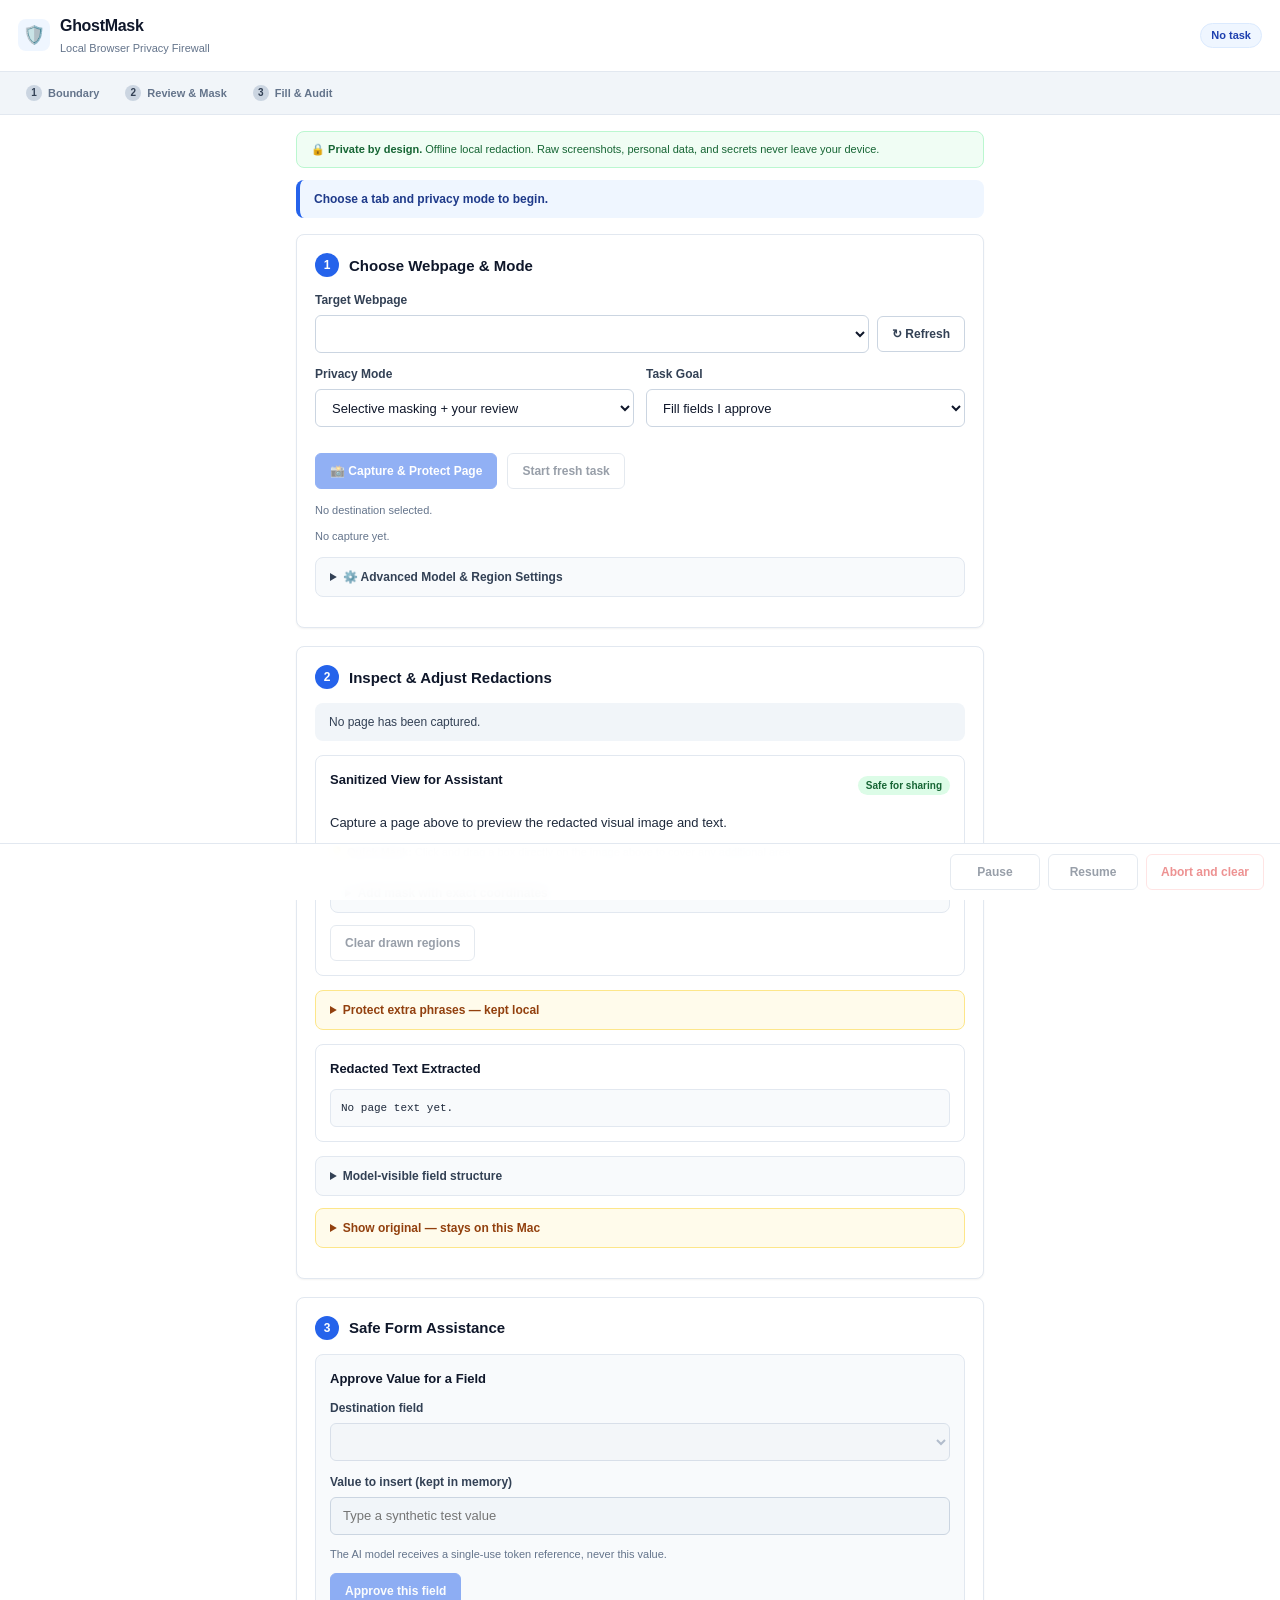
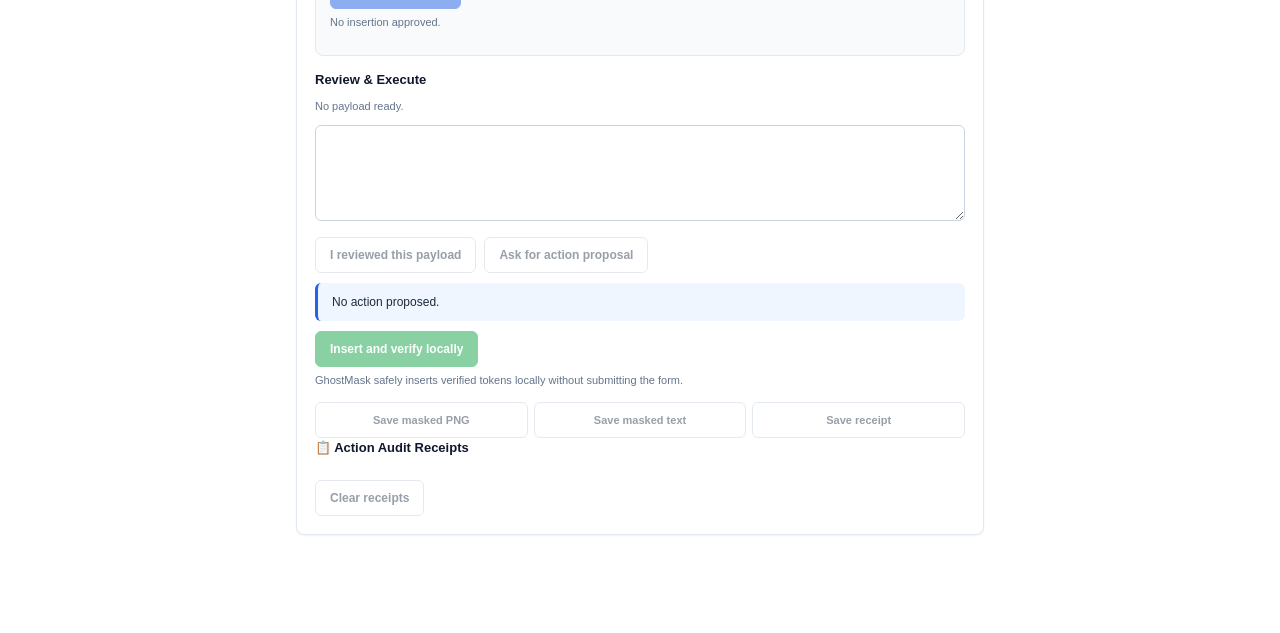
==== extension/panel.html @ c3838431 "Simplify UI into guided 3-step cards, auto-detect active tab, and fix Brave browser launch fallback" ====
<!doctype html>
<html lang="en">
  <head>
    <meta charset="utf-8" />
    <meta name="viewport" content="width=device-width, initial-scale=1" />
    <title>GhostMask — Review before sharing</title>
    <link rel="stylesheet" href="panel.css" />
  </head>
  <body>
    <header class="app-header">
      <div class="brand">
        <div class="brand-mark" aria-hidden="true">🛡️</div>
        <div>
          <h1>GhostMask</h1>
          <p class="tagline">Local Browser Privacy Firewall</p>
        </div>
      </div>
      <span id="state" class="state-pill">No task</span>
    </header>

    <nav aria-label="Workflow" class="workflow-nav">
      <a href="#setup" class="nav-item active"><span class="nav-num">1</span> Boundary</a>
      <a href="#review-section" class="nav-item"><span class="nav-num">2</span> Review &amp; Mask</a>
      <a href="#actions" class="nav-item"><span class="nav-num">3</span> Fill &amp; Audit</a>
    </nav>

    <main>
      <div class="notice">
        <strong>🔒 Private by design.</strong> Offline local redaction. Raw screenshots, personal data, and secrets never leave your device.
      </div>

      <div id="status" class="status-banner" role="status" aria-live="polite">
        Choose a tab and privacy mode to begin.
      </div>

      <!-- STEP 1: CAPTURE & BOUNDARY -->
      <section id="setup" class="card-step" aria-labelledby="setup-heading">
        <div class="section-heading">
          <span class="step" aria-hidden="true">1</span>
          <h2 id="setup-heading">Choose Webpage &amp; Mode</h2>
        </div>

        <div class="form-group">
          <label for="tab">Target Webpage</label>
          <div class="inline">
            <select id="tab"></select>
            <button id="refresh-tabs" class="quiet" title="Refresh open tabs">↻ Refresh</button>
          </div>
        </div>

        <div class="two-up">
          <div class="form-group">
            <label for="profile">Privacy Mode</label>
            <select id="profile">
              <option value="reviewed">Selective masking + your review</option>
              <option value="strict">Strict — hide all source content</option>
            </select>
          </div>
          <div class="form-group">
            <label for="purpose">Task Goal</label>
            <select id="purpose">
              <option value="fill-approved-fields">Fill fields I approve</option>
              <option value="summarize-page">Summarize the reviewed page</option>
            </select>
          </div>
        </div>

        <div class="primary-actions">
          <button id="capture" class="btn-primary" disabled>📸 Capture &amp; Protect Page</button>
          <button id="start" class="quiet" disabled>Start fresh task</button>
        </div>

        <p id="destination" class="hint">No destination selected.</p>
        <p id="capture-info" class="hint">No capture yet.</p>

        <!-- Advanced Task & Boundary Configuration -->
        <details class="settings">
          <summary>⚙️ Advanced Model &amp; Region Settings</summary>
          <div class="settings-content">
            <label class="check">
              <input id="ocr" type="checkbox" checked /> Check text inside screenshot with offline OCR
            </label>
            <p class="hint">Offline English recognition runs locally in the extension.</p>

            <label for="route">Model Provider</label>
            <select id="route">
              <option value="simulator">Simulator — no model or network request</option>
              <option value="ollama">Local Ollama — qwen3:0.6b</option>
              <option value="lmstudio">Local LM Studio — local server required</option>
            </select>

            <label for="model">Local model name</label>
            <input id="model" value="qwen3:0.6b" spellcheck="false" autocomplete="off" />
            <p id="route-hint" class="hint">The simulator checks the workflow without using a model.</p>

            <fieldset id="categories">
              <legend>Allowed Field Categories</legend>
              <label class="check"><input type="checkbox" value="contact" checked /> Contact details</label>
              <label class="check"><input type="checkbox" value="identity" /> Synthetic identifiers</label>
              <label class="check"><input type="checkbox" value="private" /> Synthetic private fields</label>
              <label class="check"><input type="checkbox" value="unknown" /> Unclassified fields</label>
            </fieldset>

            <label for="exclusions">Exclude page regions (CSS selectors)</label>
            <textarea id="exclusions" rows="2" placeholder="#private-note&#10;.unrelated" spellcheck="false"></textarea>
            <p class="hint">Excluded elements cannot receive local insertions.</p>
          </div>
        </details>
      </section>

      <!-- STEP 2: REVIEW & REDACTIONS -->
      <section id="review-section" class="card-step" aria-labelledby="review-heading">
        <div class="section-heading">
          <span class="step" aria-hidden="true">2</span>
          <h2 id="review-heading">Inspect &amp; Adjust Redactions</h2>
        </div>

        <div id="coverage-summary" class="coverage-summary">
          No page has been captured.
        </div>
        <ul id="unsupported" class="coverage"></ul>

        <div class="model-view">
          <div class="preview-heading">
            <h3>Sanitized View for Assistant</h3>
            <span class="badge">Safe for sharing</span>
          </div>

          <p id="sanitized-empty" class="empty">
            Capture a page above to preview the redacted visual image and text.
          </p>

          <div id="image-stage" class="image-stage" hidden>
            <img id="sanitized" alt="Actual sanitized screenshot intended for export" hidden />
            <canvas id="mask-canvas" aria-label="Drag on the sanitized image to add a private region"></canvas>
          </div>

          <p id="draw-hint" class="hint">
            💡 <strong>Quick Mask:</strong> Click and drag a box directly on the image above to cover any additional area.
          </p>

          <details class="settings">
            <summary>Add mask with exact coordinates</summary>
            <div class="coordinates">
              <label for="mask-x">Left<input id="mask-x" type="number" min="0" step="1" value="0" /></label>
              <label for="mask-y">Top<input id="mask-y" type="number" min="0" step="1" value="0" /></label>
              <label for="mask-width">Width<input id="mask-width" type="number" min="1" step="1" value="100" /></label>
              <label for="mask-height">Height<input id="mask-height" type="number" min="1" step="1" value="40" /></label>
            </div>
            <button id="add-mask" class="quiet" disabled>Add region</button>
          </details>

          <ul id="manual-masks" class="mask-list"></ul>
          <button id="clear-masks" class="quiet" disabled>Clear drawn regions</button>
        </div>

        <details class="local-settings">
          <summary>Protect extra phrases — kept local</summary>
          <div class="settings-content">
            <label for="private-terms">Keywords, names, or account IDs to auto-mask (one per line)</label>
            <textarea id="private-terms" rows="2" spellcheck="false" autocomplete="off" placeholder="e.g. SecretProject&#10;InternalCode"></textarea>
            <button id="apply-privacy" class="quiet" disabled>Apply protected phrases</button>
            <p class="hint">These phrases are kept strictly on your device.</p>
          </div>
        </details>

        <div class="text-view">
          <h3>Redacted Text Extracted</h3>
          <pre id="sanitized-text">No page text yet.</pre>
        </div>

        <details class="settings">
          <summary>Model-visible field structure</summary>
          <pre id="structure">No field structure yet.</pre>
        </details>

        <details id="original-details" class="local-settings">
          <summary>Show original — stays on this Mac</summary>
          <div class="local-view">
            <p><strong>Local-only reference.</strong> Stored only in volatile panel memory.</p>
            <img id="original" alt="Original local screenshot, not sent to the model" hidden />
            <ul id="local-fields"></ul>
          </div>
        </details>
      </section>

      <!-- STEP 3: FORM ACTIONS & VERIFICATION -->
      <section id="actions" class="card-step" aria-labelledby="actions-heading">
        <div class="section-heading">
          <span class="step" aria-hidden="true">3</span>
          <h2 id="actions-heading">Safe Form Assistance</h2>
        </div>

        <div id="insertion-controls" class="action-card">
          <h3>Approve Value for a Field</h3>
          <div class="form-group">
            <label for="target">Destination field</label>
            <select id="target" disabled></select>
          </div>
          <div class="form-group">
            <label for="value">Value to insert (kept in memory)</label>
            <input id="value" type="password" autocomplete="off" spellcheck="false" placeholder="Type a synthetic test value" disabled />
          </div>
          <p class="hint">The AI model receives a single-use token reference, never this value.</p>
          <button id="approve" class="btn-primary" disabled>Approve this field</button>
          <p id="grants" class="hint">No insertion approved.</p>
        </div>

        <div class="request-review">
          <h3>Review &amp; Execute</h3>
          <p id="payload-id" class="hint">No payload ready.</p>
          <textarea id="payload" readonly rows="4" aria-label="Exact outbound payload" spellcheck="false"></textarea>

          <div class="workflow-action-group">
            <button id="review" class="quiet" disabled>I reviewed this payload</button>
            <button id="propose" class="quiet" disabled>Ask for action proposal</button>
          </div>

          <p id="proposal" class="proposal">No action proposed.</p>
          <button id="execute" class="btn-success" disabled>Insert and verify locally</button>
          <p class="hint">GhostMask safely inserts verified tokens locally without submitting the form.</p>

          <div class="export-row">
            <button id="export-image" class="quiet" disabled>Save masked PNG</button>
            <button id="export-text" class="quiet" disabled>Save masked text</button>
            <button id="export-receipt" class="quiet" disabled>Save receipt</button>
          </div>
        </div>

        <div class="receipts-card">
          <h3 class="receipt-heading">📋 Action Audit Receipts</h3>
          <ol id="receipts"></ol>
          <button id="clear" class="quiet" disabled>Clear receipts</button>
        </div>
      </section>
    </main>

    <footer class="app-footer">
      <button id="pause" class="quiet" disabled>Pause</button>
      <button id="resume" class="quiet" disabled>Resume</button>
      <button id="abort" class="danger" disabled>Abort and clear</button>
    </footer>

    <script type="module" src="panel.js"></script>
  </body>
</html>
---- extension/panel.css ----
:root {
  font-family: -apple-system, BlinkMacSystemFont, "Segoe UI", Roboto, "Helvetica Neue", Arial, sans-serif;
  color: #1e293b;
  background: #f8fafc;
  font-size: 13px;
  line-height: 1.5;
  color-scheme: light;
  --primary: #2563eb;
  --primary-hover: #1d4ed8;
  --primary-soft: #eff6ff;
  --success: #16a34a;
  --success-hover: #15803d;
  --danger: #dc2626;
  --danger-hover: #b91c1c;
  --danger-soft: #fef2f2;
  --ink: #0f172a;
  --muted: #64748b;
  --line: #e2e8f0;
  --card-bg: #ffffff;
  --local-bg: #fffbeb;
  --local-border: #fef3c7;
  --radius: 8px;
  --shadow-sm: 0 1px 2px 0 rgba(0, 0, 0, 0.05);
  --shadow-md: 0 4px 6px -1px rgba(0, 0, 0, 0.07), 0 2px 4px -2px rgba(0, 0, 0, 0.05);
}

* {
  box-sizing: border-box;
}

body {
  margin: 0;
  min-width: 280px;
  background-color: var(--card-bg);
  overflow-x: hidden;
}

/* APP HEADER */
.app-header {
  display: flex;
  align-items: center;
  justify-content: space-between;
  padding: 14px 18px;
  background: #ffffff;
  border-bottom: 1px solid var(--line);
  position: sticky;
  top: 0;
  z-index: 50;
}

.brand {
  display: flex;
  align-items: center;
  gap: 10px;
}

.brand-mark {
  width: 32px;
  height: 32px;
  display: grid;
  place-items: center;
  background: var(--primary-soft);
  border-radius: var(--radius);
  font-size: 18px;
}

h1 {
  font-size: 16px;
  font-weight: 700;
  letter-spacing: -0.3px;
  margin: 0;
  color: var(--ink);
}

.tagline {
  margin: 2px 0 0;
  color: var(--muted);
  font-size: 11px;
}

.state-pill {
  font-size: 11px;
  font-weight: 600;
  color: #1e40af;
  padding: 3px 10px;
  background: var(--primary-soft);
  border: 1px solid #dbeafe;
  border-radius: 9999px;
}

/* WORKFLOW NAV */
.workflow-nav {
  display: flex;
  gap: 6px;
  padding: 8px 16px;
  background: #f1f5f9;
  border-bottom: 1px solid var(--line);
  font-size: 11px;
  font-weight: 600;
}

.nav-item {
  display: flex;
  align-items: center;
  gap: 6px;
  color: var(--muted);
  text-decoration: none;
  padding: 5px 10px;
  border-radius: 6px;
  transition: all 0.15s ease;
}

.nav-item:hover {
  background: #e2e8f0;
  color: var(--ink);
}

.nav-num {
  display: inline-flex;
  align-items: center;
  justify-content: center;
  width: 16px;
  height: 16px;
  border-radius: 50%;
  background: #cbd5e1;
  color: #334155;
  font-size: 10px;
}

/* MAIN CONTENT */
main {
  padding: 16px;
  max-width: 720px;
  margin: auto;
  padding-bottom: 80px;
}

.notice {
  padding: 10px 14px;
  background: #f0fdf4;
  color: #166534;
  border: 1px solid #bbf7d0;
  border-radius: var(--radius);
  font-size: 11px;
  line-height: 1.4;
  margin-bottom: 12px;
}

.status-banner {
  padding: 10px 14px;
  background: var(--primary-soft);
  border-radius: var(--radius);
  border-left: 4px solid var(--primary);
  color: #1e3a8a;
  font-weight: 600;
  font-size: 12px;
  margin-bottom: 16px;
  overflow-wrap: anywhere;
}

.status-banner[data-error="true"] {
  background: var(--danger-soft);
  border-left-color: var(--danger);
  color: #991b1b;
}

/* CARD STEPS */
.card-step {
  background: var(--card-bg);
  border: 1px solid var(--line);
  border-radius: var(--radius);
  padding: 18px;
  margin-bottom: 18px;
  box-shadow: var(--shadow-sm);
}

.section-heading {
  display: flex;
  align-items: center;
  gap: 10px;
  margin-bottom: 14px;
}

.step {
  display: grid;
  place-items: center;
  background: var(--primary);
  color: #ffffff;
  border-radius: 50%;
  width: 24px;
  height: 24px;
  font-size: 12px;
  font-weight: 700;
  flex: none;
}

h2 {
  font-size: 15px;
  font-weight: 700;
  line-height: 1.3;
  margin: 0;
  color: var(--ink);
}

h3 {
  font-size: 13px;
  font-weight: 600;
  margin: 0 0 10px;
  color: var(--ink);
}

/* FORM CONTROLS */
.form-group {
  margin-bottom: 12px;
}

label:not(.check) {
  display: block;
  font-weight: 600;
  font-size: 12px;
  color: #334155;
  margin-bottom: 6px;
}

input:not([type="checkbox"]),
select,
textarea {
  font: inherit;
  font-size: 13px;
  width: 100%;
  border: 1px solid #cbd5e1;
  background: #ffffff;
  color: var(--ink);
  padding: 8px 12px;
  border-radius: 6px;
  min-height: 38px;
  transition: border-color 0.15s ease, box-shadow 0.15s ease;
}

input:focus,
select:focus,
textarea:focus {
  outline: none;
  border-color: var(--primary);
  box-shadow: 0 0 0 3px rgba(37, 99, 235, 0.15);
}

input:disabled,
select:disabled,
textarea:disabled {
  background: #f1f5f9;
  color: #94a3b8;
  cursor: not-allowed;
}

.inline {
  display: flex;
  gap: 8px;
  align-items: center;
}

.inline select {
  flex: 1;
}

.two-up {
  display: grid;
  grid-template-columns: 1fr 1fr;
  gap: 12px;
}

@media (max-width: 500px) {
  .two-up {
    grid-template-columns: 1fr;
  }
}

.hint {
  color: var(--muted);
  font-size: 11px;
  line-height: 1.45;
  margin: 6px 0 10px;
  overflow-wrap: anywhere;
}

/* BUTTONS */
button {
  font: inherit;
  font-size: 12px;
  font-weight: 600;
  border-radius: 6px;
  padding: 8px 14px;
  cursor: pointer;
  min-height: 36px;
  transition: all 0.15s ease;
  display: inline-flex;
  align-items: center;
  justify-content: center;
  gap: 6px;
}

.primary-actions {
  display: flex;
  gap: 10px;
  margin: 14px 0;
  flex-wrap: wrap;
}

.btn-primary,
button:not(.quiet):not(.danger):not(.btn-success) {
  background: var(--primary);
  color: #ffffff;
  border: 1px solid var(--primary);
}

.btn-primary:hover:not(:disabled),
button:not(.quiet):not(.danger):not(.btn-success):hover:not(:disabled) {
  background: var(--primary-hover);
  border-color: var(--primary-hover);
}

.btn-success {
  background: var(--success);
  color: #ffffff;
  border: 1px solid var(--success);
}

.btn-success:hover:not(:disabled) {
  background: var(--success-hover);
  border-color: var(--success-hover);
}

button.quiet {
  background: #ffffff;
  color: #334155;
  border: 1px solid #cbd5e1;
}

button.quiet:hover:not(:disabled) {
  background: #f8fafc;
  border-color: #94a3b8;
}

button.danger {
  color: var(--danger);
  background: #ffffff;
  border: 1px solid #fecaca;
}

button.danger:hover:not(:disabled) {
  background: var(--danger-soft);
}

button:disabled {
  opacity: 0.5;
  cursor: not-allowed;
}

/* DETAILS & ACCORDIONS */
details {
  border: 1px solid var(--line);
  background: #f8fafc;
  border-radius: var(--radius);
  margin: 12px 0;
  overflow: hidden;
}

summary {
  cursor: pointer;
  padding: 10px 14px;
  font-size: 12px;
  font-weight: 600;
  color: #334155;
  user-select: none;
}

summary:hover {
  background: #f1f5f9;
}

.settings-content,
.local-view {
  padding: 14px;
  border-top: 1px solid var(--line);
  background: #ffffff;
}

.local-settings {
  border-color: #fde68a;
  background: var(--local-bg);
}

.local-settings summary {
  color: #92400e;
}

.check {
  display: flex;
  align-items: center;
  gap: 8px;
  font-weight: 500;
  font-size: 12px;
  padding: 6px 0;
  cursor: pointer;
}

.check input {
  accent-color: var(--primary);
  width: 15px;
  height: 15px;
  margin: 0;
}

/* IMAGE & MASK STAGE */
.model-view {
  background: #ffffff;
  padding: 14px;
  margin: 14px 0;
  border: 1px solid var(--line);
  border-radius: var(--radius);
}

.preview-heading {
  display: flex;
  align-items: center;
  justify-content: space-between;
  margin-bottom: 10px;
}

.badge {
  font-size: 10px;
  font-weight: 600;
  color: #166534;
  background: #dcfce7;
  padding: 2px 8px;
  border-radius: 9999px;
}

.coverage-summary {
  padding: 10px 14px;
  background: #f1f5f9;
  border-radius: var(--radius);
  color: #334155;
  font-size: 12px;
  margin-bottom: 12px;
}

.image-stage {
  position: relative;
  overflow: hidden;
  border: 1px solid var(--line);
  border-radius: 6px;
  background: #0f172a;
}

.image-stage img {
  width: 100%;
  height: auto;
  display: block;
}

#mask-canvas {
  position: absolute;
  left: 0;
  top: 0;
  width: 100%;
  height: 100%;
  touch-action: none;
  cursor: crosshair;
}

#mask-canvas[data-disabled="true"] {
  pointer-events: none;
  cursor: default;
}

.coordinates {
  display: grid;
  grid-template-columns: repeat(4, 1fr);
  gap: 8px;
  margin: 10px 0;
}

@media (max-width: 500px) {
  .coordinates {
    grid-template-columns: repeat(2, 1fr);
  }
}

.text-view {
  background: #ffffff;
  border: 1px solid var(--line);
  padding: 14px;
  margin: 14px 0;
  border-radius: var(--radius);
}

pre {
  font-family: ui-monospace, SFMono-Regular, Menlo, Monaco, Consolas, monospace;
  font-size: 11px;
  white-space: pre-wrap;
  overflow-wrap: anywhere;
  max-height: 220px;
  overflow-y: auto;
  margin: 0;
  background: #f8fafc;
  padding: 10px;
  border-radius: 6px;
  border: 1px solid var(--line);
}

/* ACTIONS */
.action-card {
  background: #f8fafc;
  border: 1px solid var(--line);
  border-radius: var(--radius);
  padding: 14px;
  margin-bottom: 14px;
}

.request-review {
  margin-top: 14px;
}

.workflow-action-group {
  display: flex;
  gap: 8px;
  margin: 10px 0;
  flex-wrap: wrap;
}

.proposal {
  padding: 10px 14px;
  background: var(--primary-soft);
  border-radius: 6px;
  font-size: 12px;
  margin: 10px 0;
  border-left: 3px solid var(--primary);
  overflow-wrap: anywhere;
}

.export-row {
  display: flex;
  gap: 6px;
  margin-top: 14px;
  flex-wrap: wrap;
}

.export-row button {
  flex: 1;
  font-size: 11px;
}

/* RECEIPTS */
#receipts {
  padding-left: 20px;
  font-size: 11px;
  max-height: 180px;
  overflow-y: auto;
  margin: 8px 0 12px;
}

#receipts li {
  padding: 4px 0;
  border-bottom: 1px solid #f1f5f9;
  color: #475569;
}

/* FOOTER */
.app-footer {
  position: fixed;
  bottom: 0;
  left: 0;
  right: 0;
  padding: 10px 16px;
  background: rgba(255, 255, 255, 0.95);
  border-top: 1px solid var(--line);
  display: flex;
  gap: 8px;
  justify-content: flex-end;
  backdrop-filter: blur(8px);
  z-index: 50;
}

.app-footer button {
  min-width: 90px;
}

.mask-list {
  list-style: none;
  margin: 8px 0;
  padding: 0;
}

.mask-list li {
  display: flex;
  justify-content: space-between;
  align-items: center;
  padding: 6px 0;
  border-bottom: 1px solid var(--line);
  font-size: 11px;
}
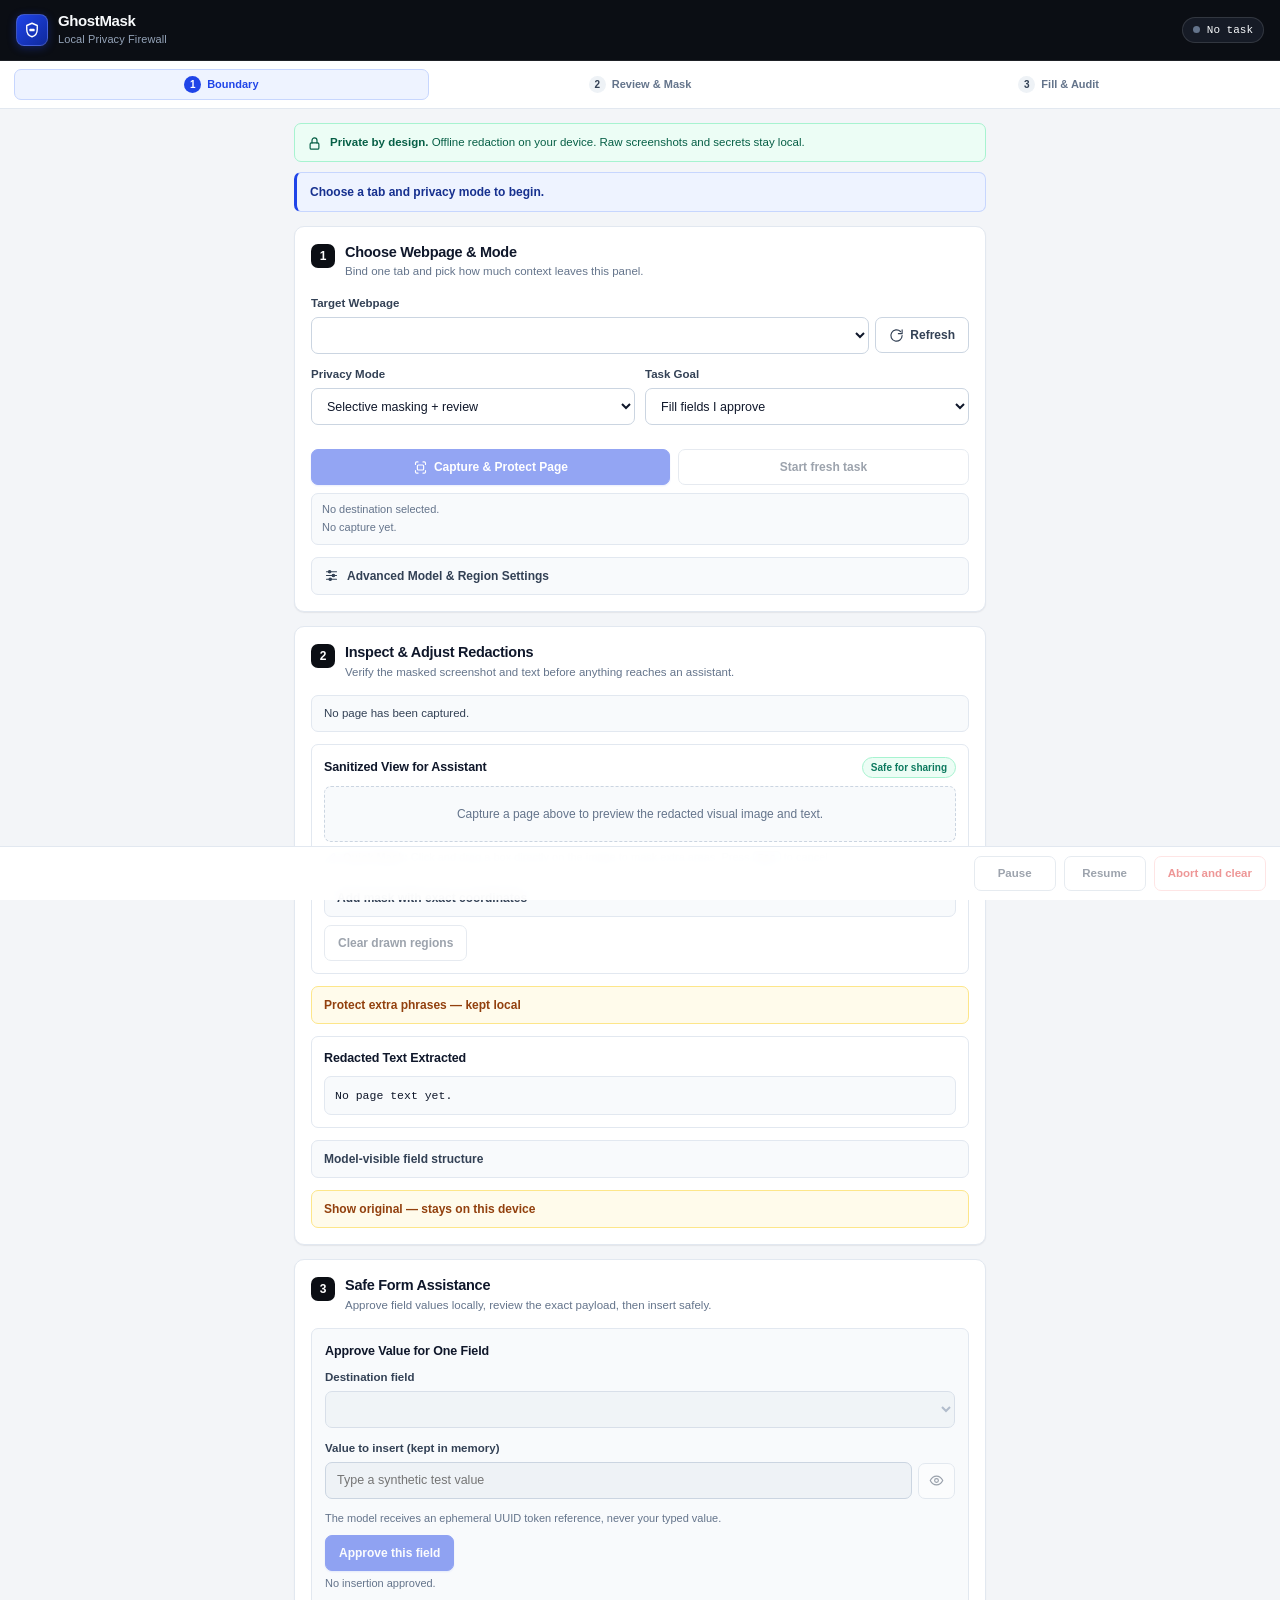
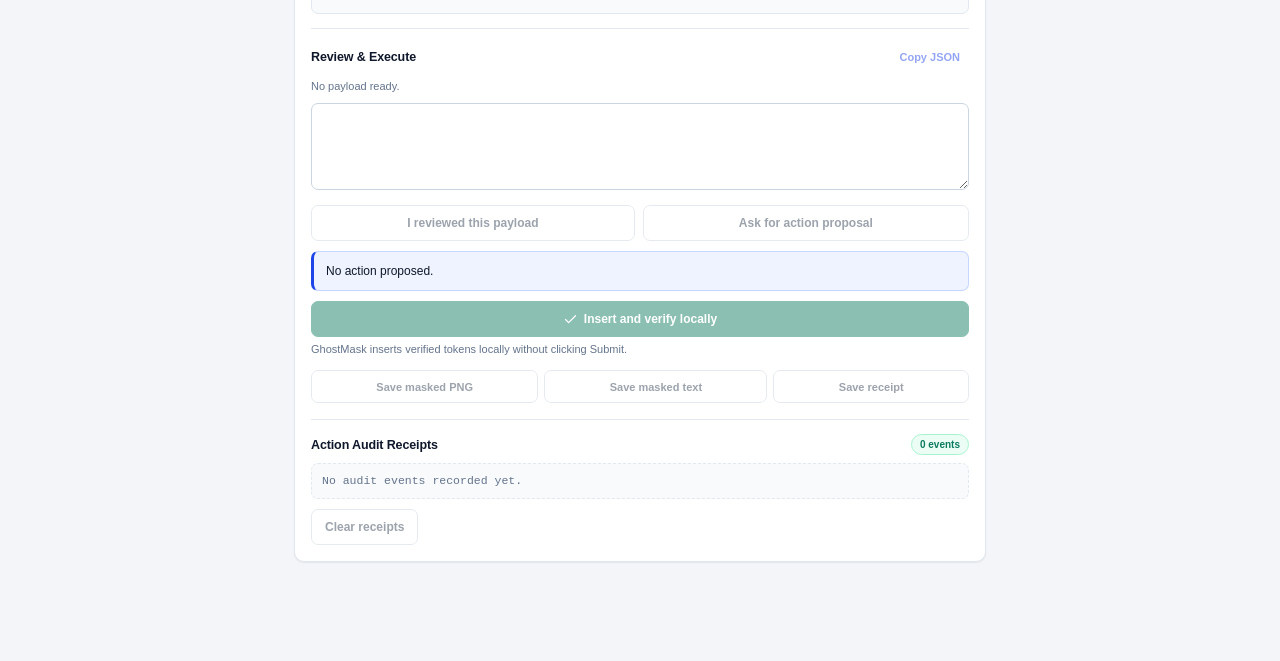
==== commit 761794c0: "Refine extension UI, atomic batch insertion, and interactive masking controls" ====
--- a/extension/panel.html
+++ b/extension/panel.html
@@ -3,30 +3,42 @@
   <head>
     <meta charset="utf-8" />
     <meta name="viewport" content="width=device-width, initial-scale=1" />
-    <title>GhostMask — Review before sharing</title>
+    <title>GhostMask — Local Privacy Firewall</title>
     <link rel="stylesheet" href="panel.css" />
   </head>
   <body>
     <header class="app-header">
       <div class="brand">
-        <div class="brand-mark" aria-hidden="true">🛡️</div>
+        <div class="brand-mark" aria-hidden="true">
+          <svg viewBox="0 0 24 24" fill="none" stroke="currentColor" stroke-width="1.85" stroke-linecap="round" stroke-linejoin="round">
+            <path d="M12 3l7 3v5c0 4.8-3 8.9-7 10-4-1.1-7-5.2-7-10V6l7-3z" />
+            <rect x="8.5" y="10.25" width="7" height="3.5" rx="1.2" fill="currentColor" stroke="none" />
+          </svg>
+        </div>
         <div>
           <h1>GhostMask</h1>
-          <p class="tagline">Local Browser Privacy Firewall</p>
+          <p class="tagline">Local Privacy Firewall</p>
         </div>
       </div>
-      <span id="state" class="state-pill">No task</span>
+      <div class="state-wrap">
+        <span id="state-dot" class="state-dot" data-state="idle" aria-hidden="true"></span>
+        <span id="state" class="state-pill" data-state="idle">No task</span>
+      </div>
     </header>
 
     <nav aria-label="Workflow" class="workflow-nav">
-      <a href="#setup" class="nav-item active"><span class="nav-num">1</span> Boundary</a>
-      <a href="#review-section" class="nav-item"><span class="nav-num">2</span> Review &amp; Mask</a>
-      <a href="#actions" class="nav-item"><span class="nav-num">3</span> Fill &amp; Audit</a>
+      <a id="nav-step-1" href="#setup" class="nav-item active"><span class="nav-num">1</span><span>Boundary</span></a>
+      <a id="nav-step-2" href="#review-section" class="nav-item"><span class="nav-num">2</span><span>Review &amp; Mask</span></a>
+      <a id="nav-step-3" href="#actions" class="nav-item"><span class="nav-num">3</span><span>Fill &amp; Audit</span></a>
     </nav>
 
     <main>
       <div class="notice">
-        <strong>🔒 Private by design.</strong> Offline local redaction. Raw screenshots, personal data, and secrets never leave your device.
+        <svg class="icon icon-sm" viewBox="0 0 24 24" fill="none" stroke="currentColor" stroke-width="1.9" stroke-linecap="round" stroke-linejoin="round" aria-hidden="true">
+          <rect x="5" y="11" width="14" height="10" rx="2" />
+          <path d="M8 11V7a4 4 0 0 1 8 0v4" />
+        </svg>
+        <span><strong>Private by design.</strong> Offline redaction on your device. Raw screenshots and secrets stay local.</span>
       </div>
 
       <div id="status" class="status-banner" role="status" aria-live="polite">
@@ -37,14 +49,23 @@
       <section id="setup" class="card-step" aria-labelledby="setup-heading">
         <div class="section-heading">
           <span class="step" aria-hidden="true">1</span>
-          <h2 id="setup-heading">Choose Webpage &amp; Mode</h2>
+          <div class="section-title-wrap">
+            <h2 id="setup-heading">Choose Webpage &amp; Mode</h2>
+            <p class="section-sub">Bind one tab and pick how much context leaves this panel.</p>
+          </div>
         </div>
 
         <div class="form-group">
           <label for="tab">Target Webpage</label>
           <div class="inline">
             <select id="tab"></select>
-            <button id="refresh-tabs" class="quiet" title="Refresh open tabs">↻ Refresh</button>
+            <button id="refresh-tabs" class="quiet icon-btn" type="button" title="Refresh open tabs" aria-label="Refresh open tabs">
+              <svg class="icon icon-sm" viewBox="0 0 24 24" fill="none" stroke="currentColor" stroke-width="1.85" stroke-linecap="round" stroke-linejoin="round" aria-hidden="true">
+                <path d="M21 12a9 9 0 1 1-2.64-6.36" />
+                <polyline points="21 3 21 9 15 9" />
+              </svg>
+              <span>Refresh</span>
+            </button>
           </div>
         </div>
 
@@ -52,53 +73,87 @@
           <div class="form-group">
             <label for="profile">Privacy Mode</label>
             <select id="profile">
-              <option value="reviewed">Selective masking + your review</option>
-              <option value="strict">Strict — hide all source content</option>
+              <option value="reviewed">Selective masking + review</option>
+              <option value="strict">Strict — hide all content</option>
             </select>
           </div>
           <div class="form-group">
             <label for="purpose">Task Goal</label>
             <select id="purpose">
               <option value="fill-approved-fields">Fill fields I approve</option>
-              <option value="summarize-page">Summarize the reviewed page</option>
+              <option value="summarize-page">Summarize reviewed page</option>
             </select>
           </div>
         </div>
 
+        <div id="config-dirty" class="dirty-pill" hidden>
+          Settings updated — click <strong>Start fresh task</strong> to apply them.
+        </div>
+
         <div class="primary-actions">
-          <button id="capture" class="btn-primary" disabled>📸 Capture &amp; Protect Page</button>
-          <button id="start" class="quiet" disabled>Start fresh task</button>
-        </div>
-
-        <p id="destination" class="hint">No destination selected.</p>
-        <p id="capture-info" class="hint">No capture yet.</p>
-
-        <!-- Advanced Task & Boundary Configuration -->
+          <button id="capture" class="btn-primary" type="button" disabled>
+            <svg class="icon icon-sm" viewBox="0 0 24 24" fill="none" stroke="currentColor" stroke-width="1.85" stroke-linecap="round" stroke-linejoin="round" aria-hidden="true">
+              <path d="M4 7V5a2 2 0 0 1 2-2h2" />
+              <path d="M16 3h2a2 2 0 0 1 2 2v2" />
+              <path d="M20 17v2a2 2 0 0 1-2 2h-2" />
+              <path d="M8 21H6a2 2 0 0 1-2-2v-2" />
+              <rect x="7" y="8" width="10" height="8" rx="1.5" />
+            </svg>
+            <span>Capture &amp; Protect Page</span>
+          </button>
+          <button id="start" class="quiet" type="button" disabled>Start fresh task</button>
+        </div>
+
+        <div class="meta-strip">
+          <p id="destination" class="hint">No destination selected.</p>
+          <p id="capture-info" class="hint">No capture yet.</p>
+        </div>
+
         <details class="settings">
-          <summary>⚙️ Advanced Model &amp; Region Settings</summary>
+          <summary>
+            <svg class="icon icon-sm" viewBox="0 0 24 24" fill="none" stroke="currentColor" stroke-width="1.85" stroke-linecap="round" stroke-linejoin="round" aria-hidden="true">
+              <line x1="4" y1="6" x2="20" y2="6" />
+              <line x1="4" y1="12" x2="20" y2="12" />
+              <line x1="4" y1="18" x2="20" y2="18" />
+              <circle cx="9" cy="6" r="2" fill="currentColor" />
+              <circle cx="15" cy="12" r="2" fill="currentColor" />
+              <circle cx="10" cy="18" r="2" fill="currentColor" />
+            </svg>
+            <span>Advanced Model &amp; Region Settings</span>
+          </summary>
           <div class="settings-content">
             <label class="check">
-              <input id="ocr" type="checkbox" checked /> Check text inside screenshot with offline OCR
+              <input id="ocr" type="checkbox" checked />
+              <span>Check text inside screenshot with offline OCR</span>
             </label>
             <p class="hint">Offline English recognition runs locally in the extension.</p>
 
-            <label for="route">Model Provider</label>
-            <select id="route">
-              <option value="simulator">Simulator — no model or network request</option>
-              <option value="ollama">Local Ollama — qwen3:0.6b</option>
-              <option value="lmstudio">Local LM Studio — local server required</option>
-            </select>
-
-            <label for="model">Local model name</label>
-            <input id="model" value="qwen3:0.6b" spellcheck="false" autocomplete="off" />
-            <p id="route-hint" class="hint">The simulator checks the workflow without using a model.</p>
+            <div class="form-group">
+              <label for="route">Model Provider</label>
+              <select id="route">
+                <option value="simulator">Simulator — no model or network request</option>
+                <option value="ollama">Local Ollama — 127.0.0.1:11434</option>
+                <option value="lmstudio">Local LM Studio — 127.0.0.1:1234</option>
+              </select>
+            </div>
+
+            <div class="form-group">
+              <label for="model">Local model name</label>
+              <div class="inline">
+                <input id="model" list="model-suggestions" value="qwen3:0.6b" spellcheck="false" autocomplete="off" />
+                <button id="check-route" class="quiet" type="button" disabled>Test server</button>
+              </div>
+              <datalist id="model-suggestions"></datalist>
+              <p id="route-hint" class="hint">The simulator checks the workflow without using a model.</p>
+              <p id="route-check-status" class="hint route-status" hidden></p>
+            </div>
 
             <fieldset id="categories">
               <legend>Allowed Field Categories</legend>
-              <label class="check"><input type="checkbox" value="contact" checked /> Contact details</label>
-              <label class="check"><input type="checkbox" value="identity" /> Synthetic identifiers</label>
-              <label class="check"><input type="checkbox" value="private" /> Synthetic private fields</label>
-              <label class="check"><input type="checkbox" value="unknown" /> Unclassified fields</label>
+              <label class="check"><input type="checkbox" value="contact" checked /> <span>Contact details</span></label>
+              <label class="check"><input type="checkbox" value="identity" /> <span>Synthetic identifiers</span></label>
+              <label class="check"><input type="checkbox" value="private" /> <span>Synthetic private fields</span></label>
+              <label class="check"><input type="checkbox" value="unknown" /> <span>Unclassified fields</span></label>
             </fieldset>
 
             <label for="exclusions">Exclude page regions (CSS selectors)</label>
@@ -112,12 +167,31 @@
       <section id="review-section" class="card-step" aria-labelledby="review-heading">
         <div class="section-heading">
           <span class="step" aria-hidden="true">2</span>
-          <h2 id="review-heading">Inspect &amp; Adjust Redactions</h2>
+          <div class="section-title-wrap">
+            <h2 id="review-heading">Inspect &amp; Adjust Redactions</h2>
+            <p class="section-sub">Verify the masked screenshot and text before anything reaches an assistant.</p>
+          </div>
         </div>
 
         <div id="coverage-summary" class="coverage-summary">
           No page has been captured.
         </div>
+
+        <div id="mask-stats" class="chip-grid" hidden>
+          <div class="stat-chip">
+            <span class="stat-label">Auto masks</span>
+            <strong id="stat-auto" class="stat-value">0</strong>
+          </div>
+          <div class="stat-chip">
+            <span class="stat-label">Manual</span>
+            <strong id="stat-manual" class="stat-value">0</strong>
+          </div>
+          <div class="stat-chip">
+            <span class="stat-label">Retained chars</span>
+            <strong id="stat-chars" class="stat-value">0</strong>
+          </div>
+        </div>
+
         <ul id="unsupported" class="coverage"></ul>
 
         <div class="model-view">
@@ -135,31 +209,37 @@
             <canvas id="mask-canvas" aria-label="Drag on the sanitized image to add a private region"></canvas>
           </div>
 
-          <p id="draw-hint" class="hint">
-            💡 <strong>Quick Mask:</strong> Click and drag a box directly on the image above to cover any additional area.
+          <p id="draw-hint" class="hint inline-hint">
+            <svg class="icon icon-xs" viewBox="0 0 24 24" fill="none" stroke="currentColor" stroke-width="1.9" stroke-linecap="round" stroke-linejoin="round" aria-hidden="true">
+              <path d="M12 20h9" />
+              <path d="M16.5 3.5a2.1 2.1 0 0 1 3 3L7 19l-4 1 1-4Z" />
+            </svg>
+            <span><strong>Quick Mask:</strong> Click and drag a box directly on the image to mask extra areas. Press <kbd>Esc</kbd> to cancel.</span>
           </p>
 
           <details class="settings">
             <summary>Add mask with exact coordinates</summary>
-            <div class="coordinates">
-              <label for="mask-x">Left<input id="mask-x" type="number" min="0" step="1" value="0" /></label>
-              <label for="mask-y">Top<input id="mask-y" type="number" min="0" step="1" value="0" /></label>
-              <label for="mask-width">Width<input id="mask-width" type="number" min="1" step="1" value="100" /></label>
-              <label for="mask-height">Height<input id="mask-height" type="number" min="1" step="1" value="40" /></label>
-            </div>
-            <button id="add-mask" class="quiet" disabled>Add region</button>
+            <div class="settings-content">
+              <div class="coordinates">
+                <label for="mask-x">Left<input id="mask-x" type="number" min="0" step="1" value="0" /></label>
+                <label for="mask-y">Top<input id="mask-y" type="number" min="0" step="1" value="0" /></label>
+                <label for="mask-width">Width<input id="mask-width" type="number" min="1" step="1" value="100" /></label>
+                <label for="mask-height">Height<input id="mask-height" type="number" min="1" step="1" value="40" /></label>
+              </div>
+              <button id="add-mask" class="quiet" type="button" disabled>Add region</button>
+            </div>
           </details>
 
           <ul id="manual-masks" class="mask-list"></ul>
-          <button id="clear-masks" class="quiet" disabled>Clear drawn regions</button>
+          <button id="clear-masks" class="quiet" type="button" disabled>Clear drawn regions</button>
         </div>
 
         <details class="local-settings">
-          <summary>Protect extra phrases — kept local</summary>
+          <summary><span>Protect extra phrases — kept local</span></summary>
           <div class="settings-content">
             <label for="private-terms">Keywords, names, or account IDs to auto-mask (one per line)</label>
             <textarea id="private-terms" rows="2" spellcheck="false" autocomplete="off" placeholder="e.g. SecretProject&#10;InternalCode"></textarea>
-            <button id="apply-privacy" class="quiet" disabled>Apply protected phrases</button>
+            <button id="apply-privacy" class="quiet" type="button" disabled>Apply protected phrases</button>
             <p class="hint">These phrases are kept strictly on your device.</p>
           </div>
         </details>
@@ -171,13 +251,15 @@
 
         <details class="settings">
           <summary>Model-visible field structure</summary>
-          <pre id="structure">No field structure yet.</pre>
+          <div class="settings-content">
+            <pre id="structure">No field structure yet.</pre>
+          </div>
         </details>
 
         <details id="original-details" class="local-settings">
-          <summary>Show original — stays on this Mac</summary>
+          <summary>Show original — stays on this device</summary>
           <div class="local-view">
-            <p><strong>Local-only reference.</strong> Stored only in volatile panel memory.</p>
+            <p class="hint"><strong>Local-only reference.</strong> Stored only in volatile panel memory.</p>
             <img id="original" alt="Original local screenshot, not sent to the model" hidden />
             <ul id="local-fields"></ul>
           </div>
@@ -188,57 +270,111 @@
       <section id="actions" class="card-step" aria-labelledby="actions-heading">
         <div class="section-heading">
           <span class="step" aria-hidden="true">3</span>
-          <h2 id="actions-heading">Safe Form Assistance</h2>
+          <div class="section-title-wrap">
+            <h2 id="actions-heading">Safe Form Assistance</h2>
+            <p class="section-sub">Approve field values locally, review the exact payload, then insert safely.</p>
+          </div>
+        </div>
+
+        <!-- SIMPLIFY-STYLE MULTI-FIELD AUTOFILL -->
+        <div id="batch-autofill-section" class="action-card batch-card" hidden>
+          <div class="batch-header">
+            <div class="batch-title">
+              <svg class="icon icon-sm icon-accent" viewBox="0 0 24 24" fill="none" stroke="currentColor" stroke-width="2" stroke-linecap="round" stroke-linejoin="round" aria-hidden="true">
+                <polygon points="13 2 3 14 12 14 11 22 21 10 12 10 13 2" />
+              </svg>
+              <h3>Autofill Detected Form Fields</h3>
+            </div>
+            <span id="batch-count" class="badge badge-accent">0 fields</span>
+          </div>
+          <div class="batch-toolbar">
+            <p class="hint">Select fields to populate locally via single-use memory tokens.</p>
+            <div class="batch-quick-actions">
+              <button id="batch-fill-sample" class="text-btn" type="button">Fill sample</button>
+              <button id="batch-clear" class="text-btn" type="button">Clear</button>
+            </div>
+          </div>
+          <div id="batch-fields" class="batch-list"></div>
+          <button id="batch-autofill-btn" class="btn-primary full-width" type="button" disabled>
+            <svg class="icon icon-sm" viewBox="0 0 24 24" fill="none" stroke="currentColor" stroke-width="2" stroke-linecap="round" stroke-linejoin="round" aria-hidden="true">
+              <polygon points="13 2 3 14 12 14 11 22 21 10 12 10 13 2" />
+            </svg>
+            <span>Autofill Selected Fields</span>
+          </button>
         </div>
 
         <div id="insertion-controls" class="action-card">
-          <h3>Approve Value for a Field</h3>
+          <h3>Approve Value for One Field</h3>
           <div class="form-group">
             <label for="target">Destination field</label>
             <select id="target" disabled></select>
           </div>
           <div class="form-group">
             <label for="value">Value to insert (kept in memory)</label>
-            <input id="value" type="password" autocomplete="off" spellcheck="false" placeholder="Type a synthetic test value" disabled />
-          </div>
-          <p class="hint">The AI model receives a single-use token reference, never this value.</p>
-          <button id="approve" class="btn-primary" disabled>Approve this field</button>
+            <div class="input-with-action">
+              <input id="value" type="password" autocomplete="off" spellcheck="false" placeholder="Type a synthetic test value" disabled />
+              <button id="toggle-value-visibility" class="quiet icon-only" type="button" title="Show or hide value" aria-label="Show value" disabled>
+                <svg class="icon icon-sm" viewBox="0 0 24 24" fill="none" stroke="currentColor" stroke-width="1.85" stroke-linecap="round" stroke-linejoin="round" aria-hidden="true">
+                  <path d="M2 12s3.5-7 10-7 10 7 10 7-3.5 7-10 7-10-7-10-7Z" />
+                  <circle cx="12" cy="12" r="3" />
+                </svg>
+              </button>
+            </div>
+          </div>
+          <p class="hint">The model receives an ephemeral UUID token reference, never your typed value.</p>
+          <button id="approve" class="btn-primary" type="button" disabled>Approve this field</button>
           <p id="grants" class="hint">No insertion approved.</p>
         </div>
 
         <div class="request-review">
-          <h3>Review &amp; Execute</h3>
+          <div class="preview-heading">
+            <h3>Review &amp; Execute</h3>
+            <button id="copy-payload" class="text-btn" type="button" disabled>Copy JSON</button>
+          </div>
           <p id="payload-id" class="hint">No payload ready.</p>
+          <div id="payload-summary" class="chip-grid compact" hidden>
+            <div class="stat-chip"><span class="stat-label">Fields</span><strong id="pay-fields" class="stat-value">0</strong></div>
+            <div class="stat-chip"><span class="stat-label">Tokens</span><strong id="pay-grants" class="stat-value">0</strong></div>
+            <div class="stat-chip"><span class="stat-label">Shared chars</span><strong id="pay-chars" class="stat-value">0</strong></div>
+          </div>
           <textarea id="payload" readonly rows="4" aria-label="Exact outbound payload" spellcheck="false"></textarea>
 
           <div class="workflow-action-group">
-            <button id="review" class="quiet" disabled>I reviewed this payload</button>
-            <button id="propose" class="quiet" disabled>Ask for action proposal</button>
+            <button id="review" class="quiet" type="button" disabled>I reviewed this payload</button>
+            <button id="propose" class="quiet" type="button" disabled>Ask for action proposal</button>
           </div>
 
           <p id="proposal" class="proposal">No action proposed.</p>
-          <button id="execute" class="btn-success" disabled>Insert and verify locally</button>
-          <p class="hint">GhostMask safely inserts verified tokens locally without submitting the form.</p>
+          <button id="execute" class="btn-success full-width" type="button" disabled>
+            <svg class="icon icon-sm" viewBox="0 0 24 24" fill="none" stroke="currentColor" stroke-width="2" stroke-linecap="round" stroke-linejoin="round" aria-hidden="true">
+              <polyline points="20 6 9 17 4 12" />
+            </svg>
+            <span>Insert and verify locally</span>
+          </button>
+          <p class="hint">GhostMask inserts verified tokens locally without clicking Submit.</p>
 
           <div class="export-row">
-            <button id="export-image" class="quiet" disabled>Save masked PNG</button>
-            <button id="export-text" class="quiet" disabled>Save masked text</button>
-            <button id="export-receipt" class="quiet" disabled>Save receipt</button>
+            <button id="export-image" class="quiet" type="button" disabled>Save masked PNG</button>
+            <button id="export-text" class="quiet" type="button" disabled>Save masked text</button>
+            <button id="export-receipt" class="quiet" type="button" disabled>Save receipt</button>
           </div>
         </div>
 
         <div class="receipts-card">
-          <h3 class="receipt-heading">📋 Action Audit Receipts</h3>
+          <div class="preview-heading">
+            <h3 class="receipt-heading">Action Audit Receipts</h3>
+            <span id="receipt-count" class="badge">0 events</span>
+          </div>
           <ol id="receipts"></ol>
-          <button id="clear" class="quiet" disabled>Clear receipts</button>
+          <button id="clear" class="quiet" type="button" disabled>Clear receipts</button>
         </div>
       </section>
     </main>
 
     <footer class="app-footer">
-      <button id="pause" class="quiet" disabled>Pause</button>
-      <button id="resume" class="quiet" disabled>Resume</button>
-      <button id="abort" class="danger" disabled>Abort and clear</button>
+      <button id="pause" class="quiet" type="button" disabled>Pause</button>
+      <button id="resume" class="quiet" type="button" disabled>Resume</button>
+      <button id="abort" class="danger" type="button" disabled>Abort and clear</button>
     </footer>
 
     <script type="module" src="panel.js"></script>
--- a/extension/panel.css
+++ b/extension/panel.css
@@ -1,48 +1,110 @@
 :root {
-  font-family: -apple-system, BlinkMacSystemFont, "Segoe UI", Roboto, "Helvetica Neue", Arial, sans-serif;
-  color: #1e293b;
-  background: #f8fafc;
+  font-family: "Inter", "Plus Jakarta Sans", "Segoe UI Variable Text", "Segoe UI", -apple-system, BlinkMacSystemFont, sans-serif;
+  --font-mono: "JetBrains Mono", "Cascadia Mono", ui-monospace, SFMono-Regular, Menlo, Monaco, Consolas, monospace;
   font-size: 13px;
   line-height: 1.5;
   color-scheme: light;
-  --primary: #2563eb;
-  --primary-hover: #1d4ed8;
-  --primary-soft: #eff6ff;
-  --success: #16a34a;
-  --success-hover: #15803d;
+
+  /* Obsidian & Cobalt Palette */
+  --bg-canvas: #f3f5f8;
+  --bg-card: #ffffff;
+  --bg-subtle: #f8fafc;
+  --bg-inset: #eef2f6;
+  --header-bg: #0b0e14;
+  --header-surface: #161b26;
+  --header-ink: #f8fafc;
+  --header-muted: #94a3b8;
+
+  --ink: #0f172a;
+  --ink-2: #334155;
+  --muted: #64748b;
+  --line: #e2e8f0;
+  --line-strong: #cbd5e1;
+
+  --primary: #1f44e8;
+  --primary-hover: #1736c4;
+  --primary-soft: #eef3ff;
+  --primary-border: #c7d6fe;
+
+  --success: #0d7a5f;
+  --success-hover: #09614b;
+  --success-soft: #ecfdf5;
+  --success-border: #a7f3d0;
+
+  --local-bg: #fffbeb;
+  --local-border: #fde68a;
+  --local-ink: #92400e;
+
   --danger: #dc2626;
   --danger-hover: #b91c1c;
   --danger-soft: #fef2f2;
-  --ink: #0f172a;
-  --muted: #64748b;
-  --line: #e2e8f0;
-  --card-bg: #ffffff;
-  --local-bg: #fffbeb;
-  --local-border: #fef3c7;
-  --radius: 8px;
-  --shadow-sm: 0 1px 2px 0 rgba(0, 0, 0, 0.05);
-  --shadow-md: 0 4px 6px -1px rgba(0, 0, 0, 0.07), 0 2px 4px -2px rgba(0, 0, 0, 0.05);
+  --danger-border: #fecaca;
+
+  --radius: 10px;
+  --radius-sm: 7px;
+  --shadow-sm: 0 1px 2px rgba(15, 23, 42, 0.04), 0 1px 1px rgba(15, 23, 42, 0.03);
+  --shadow-md: 0 6px 16px -4px rgba(15, 23, 42, 0.08), 0 2px 4px -2px rgba(15, 23, 42, 0.04);
+
+  /* Motion Vocabulary (Emil Kowalski calibrated curves) */
+  --ease-out: cubic-bezier(0.23, 1, 0.32, 1);
+  --ease-in-out: cubic-bezier(0.77, 0, 0.175, 1);
+  --duration-press: 140ms;
+  --duration-ui: 200ms;
+
+  color: var(--ink);
+  background: var(--bg-canvas);
 }
 
 * {
   box-sizing: border-box;
+}
+
+[hidden] {
+  display: none !important;
+}
+
+html {
+  scroll-behavior: smooth;
 }
 
 body {
   margin: 0;
   min-width: 280px;
-  background-color: var(--card-bg);
+  background: var(--bg-canvas);
+  color: var(--ink);
   overflow-x: hidden;
-}
-
-/* APP HEADER */
+  -webkit-font-smoothing: antialiased;
+}
+
+.icon {
+  flex-shrink: 0;
+  display: block;
+}
+
+.icon-sm {
+  width: 15px;
+  height: 15px;
+}
+
+.icon-xs {
+  width: 13px;
+  height: 13px;
+}
+
+.icon-accent {
+  color: var(--primary);
+}
+
+/* HEADER */
 .app-header {
   display: flex;
   align-items: center;
   justify-content: space-between;
-  padding: 14px 18px;
-  background: #ffffff;
-  border-bottom: 1px solid var(--line);
+  gap: 12px;
+  padding: 12px 16px;
+  background: var(--header-bg);
+  color: var(--header-ink);
+  border-bottom: 1px solid rgba(255, 255, 255, 0.08);
   position: sticky;
   top: 0;
   z-index: 50;
@@ -52,189 +114,314 @@
   display: flex;
   align-items: center;
   gap: 10px;
+  min-width: 0;
 }
 
 .brand-mark {
   width: 32px;
   height: 32px;
+  flex-shrink: 0;
   display: grid;
   place-items: center;
-  background: var(--primary-soft);
-  border-radius: var(--radius);
-  font-size: 18px;
+  background: linear-gradient(135deg, #1f44e8 0%, #0f299c 100%);
+  color: #ffffff;
+  border-radius: 8px;
+  border: 1px solid rgba(255, 255, 255, 0.18);
+  box-shadow: 0 2px 8px rgba(31, 68, 232, 0.35);
+}
+
+.brand-mark svg {
+  width: 18px;
+  height: 18px;
 }
 
 h1 {
-  font-size: 16px;
+  font-size: 15px;
   font-weight: 700;
-  letter-spacing: -0.3px;
+  letter-spacing: -0.025em;
+  line-height: 1.2;
   margin: 0;
-  color: var(--ink);
+  color: var(--header-ink);
 }
 
 .tagline {
-  margin: 2px 0 0;
-  color: var(--muted);
+  margin: 1px 0 0;
+  color: var(--header-muted);
   font-size: 11px;
+  letter-spacing: 0.01em;
+}
+
+.state-wrap {
+  display: inline-flex;
+  align-items: center;
+  gap: 7px;
+  padding: 4px 10px;
+  background: var(--header-surface);
+  border: 1px solid rgba(255, 255, 255, 0.12);
+  border-radius: 9999px;
+  flex-shrink: 0;
+}
+
+.state-dot {
+  width: 7px;
+  height: 7px;
+  border-radius: 50%;
+  background: #64748b;
+  transition: background-color var(--duration-ui) ease;
+}
+
+.state-dot[data-state="ready"] {
+  background: #10b981;
+  box-shadow: 0 0 0 3px rgba(16, 185, 129, 0.22);
+  animation: livePulse 2.4s ease-in-out infinite;
+}
+
+.state-dot[data-state="paused"] {
+  background: #f59e0b;
+}
+
+.state-dot[data-state="aborted"] {
+  background: #ef4444;
+}
+
+@keyframes livePulse {
+  0%, 100% {
+    box-shadow: 0 0 0 2px rgba(16, 185, 129, 0.24);
+  }
+  50% {
+    box-shadow: 0 0 0 5px rgba(16, 185, 129, 0.08);
+  }
 }
 
 .state-pill {
+  font-family: var(--font-mono);
   font-size: 11px;
-  font-weight: 600;
-  color: #1e40af;
-  padding: 3px 10px;
-  background: var(--primary-soft);
-  border: 1px solid #dbeafe;
-  border-radius: 9999px;
-}
-
-/* WORKFLOW NAV */
+  font-weight: 500;
+  color: var(--header-ink);
+  font-variant-numeric: tabular-nums;
+}
+
+/* WORKFLOW STEPPER NAV */
 .workflow-nav {
   display: flex;
-  gap: 6px;
-  padding: 8px 16px;
-  background: #f1f5f9;
+  gap: 4px;
+  padding: 8px 14px;
+  background: #ffffff;
   border-bottom: 1px solid var(--line);
   font-size: 11px;
   font-weight: 600;
+  overflow-x: auto;
 }
 
 .nav-item {
-  display: flex;
-  align-items: center;
+  flex: 1;
+  display: inline-flex;
+  align-items: center;
+  justify-content: center;
   gap: 6px;
   color: var(--muted);
   text-decoration: none;
-  padding: 5px 10px;
-  border-radius: 6px;
-  transition: all 0.15s ease;
-}
-
-.nav-item:hover {
-  background: #e2e8f0;
-  color: var(--ink);
+  padding: 6px 8px;
+  border-radius: 7px;
+  white-space: nowrap;
+  border: 1px solid transparent;
+  transition:
+    background-color var(--duration-ui) ease,
+    color var(--duration-ui) ease,
+    border-color var(--duration-ui) ease,
+    transform var(--duration-press) var(--ease-out);
+}
+
+.nav-item:active {
+  transform: scale(0.98);
+}
+
+.nav-item.active {
+  background: var(--primary-soft);
+  color: var(--primary);
+  border-color: var(--primary-border);
+}
+
+.nav-item.done:not(.active) {
+  color: var(--success);
 }
 
 .nav-num {
   display: inline-flex;
   align-items: center;
   justify-content: center;
-  width: 16px;
-  height: 16px;
+  width: 17px;
+  height: 17px;
   border-radius: 50%;
-  background: #cbd5e1;
-  color: #334155;
+  background: var(--bg-inset);
+  color: var(--ink-2);
   font-size: 10px;
-}
-
-/* MAIN CONTENT */
+  font-variant-numeric: tabular-nums;
+  transition: background-color var(--duration-ui) ease, color var(--duration-ui) ease;
+}
+
+.nav-item.active .nav-num {
+  background: var(--primary);
+  color: #ffffff;
+}
+
+.nav-item.done:not(.active) .nav-num {
+  background: var(--success-soft);
+  color: var(--success);
+}
+
+/* MAIN LAYOUT */
 main {
-  padding: 16px;
+  padding: 14px 14px 86px;
   max-width: 720px;
   margin: auto;
-  padding-bottom: 80px;
 }
 
 .notice {
-  padding: 10px 14px;
-  background: #f0fdf4;
-  color: #166534;
-  border: 1px solid #bbf7d0;
-  border-radius: var(--radius);
-  font-size: 11px;
-  line-height: 1.4;
-  margin-bottom: 12px;
+  display: flex;
+  align-items: flex-start;
+  gap: 8px;
+  padding: 10px 12px;
+  background: var(--success-soft);
+  color: #065f46;
+  border: 1px solid var(--success-border);
+  border-radius: var(--radius-sm);
+  font-size: 11.5px;
+  line-height: 1.45;
+  margin-bottom: 10px;
+}
+
+.notice svg {
+  margin-top: 2px;
 }
 
 .status-banner {
-  padding: 10px 14px;
+  padding: 10px 13px;
   background: var(--primary-soft);
-  border-radius: var(--radius);
-  border-left: 4px solid var(--primary);
-  color: #1e3a8a;
+  border-radius: var(--radius-sm);
+  border: 1px solid var(--primary-border);
+  border-left: 3px solid var(--primary);
+  color: #16308f;
   font-weight: 600;
   font-size: 12px;
-  margin-bottom: 16px;
+  margin-bottom: 14px;
   overflow-wrap: anywhere;
+  transition:
+    background-color var(--duration-ui) ease,
+    border-color var(--duration-ui) ease,
+    color var(--duration-ui) ease;
 }
 
 .status-banner[data-error="true"] {
   background: var(--danger-soft);
+  border-color: var(--danger-border);
   border-left-color: var(--danger);
   color: #991b1b;
 }
 
-/* CARD STEPS */
+/* CARDS */
 .card-step {
-  background: var(--card-bg);
+  background: var(--bg-card);
   border: 1px solid var(--line);
   border-radius: var(--radius);
-  padding: 18px;
-  margin-bottom: 18px;
+  padding: 16px;
+  margin-bottom: 14px;
   box-shadow: var(--shadow-sm);
+  scroll-margin-top: 66px;
 }
 
 .section-heading {
   display: flex;
-  align-items: center;
+  align-items: flex-start;
   gap: 10px;
   margin-bottom: 14px;
+}
+
+.section-title-wrap {
+  min-width: 0;
 }
 
 .step {
   display: grid;
   place-items: center;
-  background: var(--primary);
+  background: var(--header-bg);
   color: #ffffff;
-  border-radius: 50%;
+  border-radius: 7px;
   width: 24px;
   height: 24px;
   font-size: 12px;
   font-weight: 700;
-  flex: none;
+  font-variant-numeric: tabular-nums;
+  flex-shrink: 0;
+  margin-top: 1px;
 }
 
 h2 {
-  font-size: 15px;
+  font-size: 14.5px;
   font-weight: 700;
+  letter-spacing: -0.02em;
   line-height: 1.3;
   margin: 0;
   color: var(--ink);
 }
 
+.section-sub {
+  margin: 2px 0 0;
+  font-size: 11.5px;
+  color: var(--muted);
+}
+
 h3 {
-  font-size: 13px;
+  font-size: 12.5px;
   font-weight: 600;
-  margin: 0 0 10px;
+  letter-spacing: -0.01em;
+  margin: 0 0 8px;
   color: var(--ink);
+}
+
+.preview-heading h3,
+.batch-header h3 {
+  margin: 0;
 }
 
 /* FORM CONTROLS */
 .form-group {
   margin-bottom: 12px;
+  min-width: 0;
 }
 
 label:not(.check) {
   display: block;
   font-weight: 600;
-  font-size: 12px;
-  color: #334155;
-  margin-bottom: 6px;
+  font-size: 11.5px;
+  color: var(--ink-2);
+  margin-bottom: 5px;
 }
 
 input:not([type="checkbox"]),
 select,
 textarea {
   font: inherit;
-  font-size: 13px;
+  font-size: 12.5px;
   width: 100%;
-  border: 1px solid #cbd5e1;
+  min-width: 0;
+  border: 1px solid var(--line-strong);
   background: #ffffff;
   color: var(--ink);
-  padding: 8px 12px;
-  border-radius: 6px;
-  min-height: 38px;
-  transition: border-color 0.15s ease, box-shadow 0.15s ease;
+  padding: 8px 11px;
+  border-radius: var(--radius-sm);
+  min-height: 37px;
+  transition:
+    border-color 150ms ease,
+    box-shadow 150ms ease,
+    background-color 150ms ease;
+}
+
+textarea,
+pre,
+#payload {
+  font-family: var(--font-mono);
+  font-size: 11.5px;
 }
 
 input:focus,
@@ -242,45 +429,106 @@
 textarea:focus {
   outline: none;
   border-color: var(--primary);
-  box-shadow: 0 0 0 3px rgba(37, 99, 235, 0.15);
+  box-shadow: 0 0 0 3px rgba(31, 68, 232, 0.14);
 }
 
 input:disabled,
 select:disabled,
 textarea:disabled {
-  background: #f1f5f9;
+  background: var(--bg-inset);
   color: #94a3b8;
   cursor: not-allowed;
 }
 
-.inline {
-  display: flex;
-  gap: 8px;
-  align-items: center;
-}
-
-.inline select {
+.inline,
+.input-with-action {
+  display: flex;
+  gap: 6px;
+  align-items: center;
+  min-width: 0;
+}
+
+.inline select,
+.inline input,
+.input-with-action input {
   flex: 1;
+  min-width: 0;
 }
 
 .two-up {
   display: grid;
   grid-template-columns: 1fr 1fr;
-  gap: 12px;
-}
-
-@media (max-width: 500px) {
+  gap: 10px;
+}
+
+@media (max-width: 440px) {
   .two-up {
     grid-template-columns: 1fr;
   }
+}
+
+.meta-strip {
+  display: grid;
+  gap: 2px;
+  padding: 8px 10px;
+  background: var(--bg-subtle);
+  border: 1px solid var(--line);
+  border-radius: var(--radius-sm);
+  margin-top: 8px;
+}
+
+.meta-strip .hint {
+  margin: 0;
 }
 
 .hint {
   color: var(--muted);
   font-size: 11px;
   line-height: 1.45;
-  margin: 6px 0 10px;
+  margin: 5px 0 8px;
   overflow-wrap: anywhere;
+}
+
+.inline-hint {
+  display: flex;
+  align-items: flex-start;
+  gap: 6px;
+  margin-top: 8px;
+}
+
+.inline-hint svg {
+  margin-top: 2px;
+  color: var(--primary);
+}
+
+kbd {
+  font-family: var(--font-mono);
+  font-size: 10px;
+  padding: 1px 4px;
+  border: 1px solid var(--line-strong);
+  border-radius: 4px;
+  background: var(--bg-subtle);
+  color: var(--ink-2);
+}
+
+.dirty-pill {
+  padding: 7px 10px;
+  background: var(--local-bg);
+  border: 1px solid var(--local-border);
+  color: var(--local-ink);
+  border-radius: var(--radius-sm);
+  font-size: 11px;
+  margin: 4px 0 10px;
+  opacity: 1;
+  transform: scale(1);
+  transition: opacity var(--duration-ui) var(--ease-out), transform var(--duration-ui) var(--ease-out);
+}
+
+@starting-style {
+  .dirty-pill:not([hidden]) {
+    opacity: 0;
+    transform: scale(0.97);
+  }
 }
 
 /* BUTTONS */
@@ -288,110 +536,180 @@
   font: inherit;
   font-size: 12px;
   font-weight: 600;
-  border-radius: 6px;
-  padding: 8px 14px;
+  border-radius: var(--radius-sm);
+  padding: 8px 13px;
   cursor: pointer;
   min-height: 36px;
-  transition: all 0.15s ease;
+  border: 1px solid transparent;
   display: inline-flex;
   align-items: center;
   justify-content: center;
   gap: 6px;
+  transition:
+    transform var(--duration-press) var(--ease-out),
+    background-color 150ms ease,
+    border-color 150ms ease,
+    color 150ms ease,
+    box-shadow 150ms ease;
+}
+
+button:focus-visible,
+a:focus-visible,
+summary:focus-visible {
+  outline: 2px solid var(--primary);
+  outline-offset: 2px;
+}
+
+button:not(:disabled):active {
+  transform: scale(0.97);
+}
+
+.icon-only {
+  padding: 8px;
+  min-width: 37px;
+  flex-shrink: 0;
+}
+
+.icon-btn {
+  flex-shrink: 0;
+}
+
+.full-width {
+  width: 100%;
 }
 
 .primary-actions {
   display: flex;
-  gap: 10px;
-  margin: 14px 0;
+  gap: 8px;
+  margin: 12px 0 8px;
   flex-wrap: wrap;
 }
 
+.primary-actions button {
+  flex: 1 1 auto;
+}
+
 .btn-primary,
-button:not(.quiet):not(.danger):not(.btn-success) {
+button:not(.quiet):not(.danger):not(.btn-success):not(.text-btn) {
   background: var(--primary);
   color: #ffffff;
-  border: 1px solid var(--primary);
-}
-
-.btn-primary:hover:not(:disabled),
-button:not(.quiet):not(.danger):not(.btn-success):hover:not(:disabled) {
-  background: var(--primary-hover);
-  border-color: var(--primary-hover);
+  border-color: var(--primary);
+  box-shadow: 0 1px 2px rgba(31, 68, 232, 0.2);
 }
 
 .btn-success {
   background: var(--success);
   color: #ffffff;
-  border: 1px solid var(--success);
-}
-
-.btn-success:hover:not(:disabled) {
-  background: var(--success-hover);
-  border-color: var(--success-hover);
+  border-color: var(--success);
+  box-shadow: 0 1px 2px rgba(13, 122, 95, 0.2);
 }
 
 button.quiet {
   background: #ffffff;
-  color: #334155;
-  border: 1px solid #cbd5e1;
-}
-
-button.quiet:hover:not(:disabled) {
-  background: #f8fafc;
-  border-color: #94a3b8;
+  color: var(--ink-2);
+  border-color: var(--line-strong);
 }
 
 button.danger {
   color: var(--danger);
   background: #ffffff;
-  border: 1px solid #fecaca;
-}
-
-button.danger:hover:not(:disabled) {
-  background: var(--danger-soft);
+  border-color: var(--danger-border);
+}
+
+.text-btn {
+  background: transparent;
+  color: var(--primary);
+  padding: 4px 8px;
+  min-height: 28px;
+  font-size: 11px;
+  border-radius: 5px;
 }
 
 button:disabled {
-  opacity: 0.5;
+  opacity: 0.48;
   cursor: not-allowed;
+  box-shadow: none;
+}
+
+@media (hover: hover) and (pointer: fine) {
+  .nav-item:hover:not(.active) {
+    background: var(--bg-subtle);
+    color: var(--ink);
+  }
+  .btn-primary:hover:not(:disabled),
+  button:not(.quiet):not(.danger):not(.btn-success):not(.text-btn):hover:not(:disabled) {
+    background: var(--primary-hover);
+    border-color: var(--primary-hover);
+  }
+  .btn-success:hover:not(:disabled) {
+    background: var(--success-hover);
+    border-color: var(--success-hover);
+  }
+  button.quiet:hover:not(:disabled) {
+    background: var(--bg-subtle);
+    border-color: #94a3b8;
+  }
+  button.danger:hover:not(:disabled) {
+    background: var(--danger-soft);
+  }
+  .text-btn:hover:not(:disabled) {
+    background: var(--primary-soft);
+  }
+  summary:hover {
+    background: var(--bg-inset);
+  }
 }
 
 /* DETAILS & ACCORDIONS */
 details {
   border: 1px solid var(--line);
-  background: #f8fafc;
-  border-radius: var(--radius);
-  margin: 12px 0;
+  background: var(--bg-subtle);
+  border-radius: var(--radius-sm);
+  margin: 12px 0 0;
   overflow: hidden;
 }
 
 summary {
   cursor: pointer;
-  padding: 10px 14px;
+  padding: 9px 12px;
   font-size: 12px;
   font-weight: 600;
-  color: #334155;
+  color: var(--ink-2);
   user-select: none;
-}
-
-summary:hover {
-  background: #f1f5f9;
+  display: flex;
+  align-items: center;
+  gap: 8px;
+  transition: background-color 150ms ease;
 }
 
 .settings-content,
 .local-view {
-  padding: 14px;
+  padding: 12px;
   border-top: 1px solid var(--line);
   background: #ffffff;
 }
 
 .local-settings {
-  border-color: #fde68a;
+  border-color: var(--local-border);
   background: var(--local-bg);
 }
 
 .local-settings summary {
-  color: #92400e;
+  color: var(--local-ink);
+}
+
+fieldset {
+  border: 1px solid var(--line);
+  border-radius: var(--radius-sm);
+  padding: 8px 10px;
+  margin: 10px 0;
+}
+
+legend {
+  font-size: 11px;
+  font-weight: 600;
+  color: var(--ink-2);
+  padding: 0 4px;
 }
 
 .check {
@@ -400,7 +718,7 @@
   gap: 8px;
   font-weight: 500;
   font-size: 12px;
-  padding: 6px 0;
+  padding: 5px 0;
   cursor: pointer;
 }
 
@@ -409,48 +727,143 @@
   width: 15px;
   height: 15px;
   margin: 0;
-}
-
-/* IMAGE & MASK STAGE */
-.model-view {
+  flex-shrink: 0;
+}
+
+.route-status[data-ok="true"] {
+  color: var(--success);
+  font-weight: 600;
+}
+
+.route-status[data-ok="false"] {
+  color: var(--danger);
+  font-weight: 600;
+}
+
+/* CHIP METRICS */
+.chip-grid {
+  display: grid;
+  grid-template-columns: repeat(3, 1fr);
+  gap: 8px;
+  margin-bottom: 10px;
+}
+
+.chip-grid.compact {
+  margin: 6px 0 8px;
+}
+
+.stat-chip {
+  background: var(--bg-subtle);
+  border: 1px solid var(--line);
+  border-radius: var(--radius-sm);
+  padding: 6px 9px;
+  display: flex;
+  flex-direction: column;
+  gap: 1px;
+  min-width: 0;
+}
+
+.stat-label {
+  font-size: 10px;
+  color: var(--muted);
+  text-transform: uppercase;
+  letter-spacing: 0.04em;
+  font-weight: 600;
+}
+
+.stat-value {
+  font-family: var(--font-mono);
+  font-size: 13px;
+  font-weight: 600;
+  font-variant-numeric: tabular-nums;
+  color: var(--ink);
+}
+
+/* PREVIEW & MASK STAGE */
+.model-view,
+.text-view {
   background: #ffffff;
-  padding: 14px;
-  margin: 14px 0;
+  padding: 12px;
+  margin: 12px 0 0;
   border: 1px solid var(--line);
-  border-radius: var(--radius);
+  border-radius: var(--radius-sm);
 }
 
 .preview-heading {
   display: flex;
   align-items: center;
   justify-content: space-between;
-  margin-bottom: 10px;
+  gap: 8px;
+  margin-bottom: 8px;
 }
 
 .badge {
   font-size: 10px;
   font-weight: 600;
-  color: #166534;
-  background: #dcfce7;
+  font-variant-numeric: tabular-nums;
+  color: var(--success);
+  background: var(--success-soft);
+  border: 1px solid var(--success-border);
   padding: 2px 8px;
   border-radius: 9999px;
+  white-space: nowrap;
+  flex-shrink: 0;
+}
+
+.badge-accent {
+  color: var(--primary);
+  background: var(--primary-soft);
+  border-color: var(--primary-border);
 }
 
 .coverage-summary {
-  padding: 10px 14px;
-  background: #f1f5f9;
-  border-radius: var(--radius);
-  color: #334155;
+  padding: 9px 12px;
+  background: var(--bg-subtle);
+  border: 1px solid var(--line);
+  border-radius: var(--radius-sm);
+  color: var(--ink-2);
+  font-size: 11.5px;
+  margin-bottom: 10px;
+}
+
+.coverage {
+  margin: 0 0 8px;
+  padding-left: 18px;
+  color: var(--local-ink);
+  font-size: 11px;
+}
+
+.coverage:empty {
+  display: none;
+}
+
+.empty {
+  color: var(--muted);
   font-size: 12px;
-  margin-bottom: 12px;
+  padding: 18px 12px;
+  text-align: center;
+  background: var(--bg-subtle);
+  border: 1px dashed var(--line-strong);
+  border-radius: var(--radius-sm);
+  margin: 4px 0 8px;
 }
 
 .image-stage {
   position: relative;
   overflow: hidden;
-  border: 1px solid var(--line);
-  border-radius: 6px;
-  background: #0f172a;
+  border: 1px solid var(--line-strong);
+  border-radius: var(--radius-sm);
+  background: #0b0e14;
+  opacity: 1;
+  transform: scale(1);
+  transition: opacity var(--duration-ui) var(--ease-out), transform var(--duration-ui) var(--ease-out);
+}
+
+@starting-style {
+  .image-stage:not([hidden]) {
+    opacity: 0;
+    transform: scale(0.97);
+  }
 }
 
 .image-stage img {
@@ -478,48 +891,182 @@
   display: grid;
   grid-template-columns: repeat(4, 1fr);
   gap: 8px;
-  margin: 10px 0;
-}
-
-@media (max-width: 500px) {
+  margin-bottom: 10px;
+}
+
+@media (max-width: 440px) {
   .coordinates {
     grid-template-columns: repeat(2, 1fr);
   }
 }
 
-.text-view {
-  background: #ffffff;
-  border: 1px solid var(--line);
-  padding: 14px;
-  margin: 14px 0;
-  border-radius: var(--radius);
-}
-
 pre {
-  font-family: ui-monospace, SFMono-Regular, Menlo, Monaco, Consolas, monospace;
-  font-size: 11px;
   white-space: pre-wrap;
   overflow-wrap: anywhere;
-  max-height: 220px;
+  max-height: 200px;
   overflow-y: auto;
   margin: 0;
-  background: #f8fafc;
+  background: var(--bg-subtle);
   padding: 10px;
-  border-radius: 6px;
+  border-radius: var(--radius-sm);
   border: 1px solid var(--line);
 }
 
-/* ACTIONS */
+#original {
+  width: 100%;
+  height: auto;
+  border-radius: var(--radius-sm);
+  border: 1px solid var(--line);
+  margin-bottom: 8px;
+}
+
+#local-fields {
+  margin: 8px 0 0;
+  padding-left: 16px;
+  font-size: 11px;
+  color: var(--ink-2);
+}
+
+/* ACTIONS & BATCH AUTOFILL */
 .action-card {
-  background: #f8fafc;
+  background: var(--bg-subtle);
   border: 1px solid var(--line);
-  border-radius: var(--radius);
-  padding: 14px;
-  margin-bottom: 14px;
+  border-radius: var(--radius-sm);
+  padding: 13px;
+  margin-bottom: 12px;
+}
+
+.batch-card {
+  border: 1px solid var(--primary-border);
+  border-left: 3px solid var(--primary);
+  background: linear-gradient(180deg, #f6f8ff 0%, #ffffff 100%);
+  opacity: 1;
+  transform: scale(1);
+  transition: opacity var(--duration-ui) var(--ease-out), transform var(--duration-ui) var(--ease-out);
+}
+
+@starting-style {
+  .batch-card:not([hidden]) {
+    opacity: 0;
+    transform: scale(0.97);
+  }
+}
+
+.batch-header {
+  display: flex;
+  align-items: center;
+  justify-content: space-between;
+  gap: 8px;
+  margin-bottom: 4px;
+}
+
+.batch-title {
+  display: flex;
+  align-items: center;
+  gap: 6px;
+  min-width: 0;
+}
+
+.batch-toolbar {
+  display: flex;
+  align-items: center;
+  justify-content: space-between;
+  gap: 8px;
+  flex-wrap: wrap;
+}
+
+.batch-toolbar .hint {
+  margin: 2px 0;
+}
+
+.batch-quick-actions {
+  display: flex;
+  gap: 4px;
+}
+
+.batch-list {
+  display: flex;
+  flex-direction: column;
+  gap: 8px;
+  max-height: 260px;
+  overflow-y: auto;
+  margin: 10px 0 12px;
+}
+
+.batch-row {
+  display: flex;
+  flex-direction: column;
+  gap: 6px;
+  background: #ffffff;
+  padding: 9px 10px;
+  border-radius: var(--radius-sm);
+  border: 1px solid var(--line);
+  transition: border-color 150ms ease, opacity 150ms ease;
+}
+
+.batch-row[data-locked="true"] {
+  background: var(--bg-subtle);
+  opacity: 0.72;
+}
+
+.batch-row-label {
+  font-size: 11.5px;
+  font-weight: 600;
+  color: var(--ink-2);
+  display: flex;
+  align-items: center;
+  justify-content: space-between;
+  gap: 8px;
+  min-width: 0;
+}
+
+.batch-row-check {
+  display: inline-flex;
+  align-items: center;
+  gap: 6px;
+  min-width: 0;
+  cursor: pointer;
+}
+
+.batch-row-check input[type="checkbox"] {
+  accent-color: var(--primary);
+  margin: 0;
+  flex-shrink: 0;
+}
+
+.batch-row-title {
+  overflow: hidden;
+  text-overflow: ellipsis;
+  white-space: nowrap;
+}
+
+.batch-row-kind {
+  font-family: var(--font-mono);
+  color: var(--muted);
+  font-weight: 500;
+  font-size: 10px;
+  padding: 1px 6px;
+  border-radius: 4px;
+  background: var(--bg-inset);
+  white-space: nowrap;
+  flex-shrink: 0;
+}
+
+.batch-row-kind[data-locked="true"] {
+  background: var(--local-bg);
+  color: var(--local-ink);
+}
+
+.batch-input {
+  font-size: 12px;
+  min-height: 33px;
+  padding: 6px 9px;
 }
 
 .request-review {
   margin-top: 14px;
+  padding-top: 14px;
+  border-top: 1px solid var(--line);
 }
 
 .workflow-action-group {
@@ -529,41 +1076,103 @@
   flex-wrap: wrap;
 }
 
+.workflow-action-group button {
+  flex: 1 1 auto;
+}
+
 .proposal {
-  padding: 10px 14px;
+  padding: 10px 12px;
   background: var(--primary-soft);
-  border-radius: 6px;
+  border: 1px solid var(--primary-border);
+  border-left: 3px solid var(--primary);
+  border-radius: var(--radius-sm);
   font-size: 12px;
   margin: 10px 0;
-  border-left: 3px solid var(--primary);
+  white-space: pre-wrap;
   overflow-wrap: anywhere;
 }
 
 .export-row {
   display: flex;
   gap: 6px;
-  margin-top: 14px;
+  margin-top: 12px;
   flex-wrap: wrap;
 }
 
 .export-row button {
-  flex: 1;
+  flex: 1 1 auto;
   font-size: 11px;
+  padding: 7px 10px;
+  min-height: 33px;
 }
 
 /* RECEIPTS */
+.receipts-card {
+  margin-top: 16px;
+  padding-top: 14px;
+  border-top: 1px solid var(--line);
+}
+
 #receipts {
   padding-left: 20px;
-  font-size: 11px;
+  font-family: var(--font-mono);
+  font-size: 10.5px;
   max-height: 180px;
   overflow-y: auto;
-  margin: 8px 0 12px;
+  margin: 8px 0 10px;
+  font-variant-numeric: tabular-nums;
+}
+
+#receipts:empty {
+  padding-left: 0;
+  list-style: none;
+}
+
+#receipts:empty::after {
+  content: "No audit events recorded yet.";
+  display: block;
+  font-family: inherit;
+  font-size: 11.5px;
+  color: var(--muted);
+  padding: 8px 10px;
+  background: var(--bg-subtle);
+  border: 1px dashed var(--line);
+  border-radius: var(--radius-sm);
 }
 
 #receipts li {
-  padding: 4px 0;
-  border-bottom: 1px solid #f1f5f9;
-  color: #475569;
+  padding: 5px 0;
+  border-bottom: 1px solid var(--line);
+  color: var(--ink-2);
+  overflow-wrap: anywhere;
+}
+
+.mask-list {
+  list-style: none;
+  margin: 8px 0;
+  padding: 0;
+}
+
+.mask-list li {
+  display: flex;
+  justify-content: space-between;
+  align-items: center;
+  gap: 8px;
+  padding: 6px 8px;
+  border: 1px solid var(--line);
+  border-radius: var(--radius-sm);
+  background: var(--bg-subtle);
+  margin-bottom: 5px;
+  font-family: var(--font-mono);
+  font-size: 11px;
+  font-variant-numeric: tabular-nums;
+}
+
+.mask-list li button {
+  min-height: 28px;
+  padding: 4px 9px;
+  font-size: 11px;
+  font-family: inherit;
 }
 
 /* FOOTER */
@@ -572,8 +1181,8 @@
   bottom: 0;
   left: 0;
   right: 0;
-  padding: 10px 16px;
-  background: rgba(255, 255, 255, 0.95);
+  padding: 9px 14px;
+  background: rgba(255, 255, 255, 0.94);
   border-top: 1px solid var(--line);
   display: flex;
   gap: 8px;
@@ -583,20 +1192,35 @@
 }
 
 .app-footer button {
-  min-width: 90px;
-}
-
-.mask-list {
-  list-style: none;
-  margin: 8px 0;
-  padding: 0;
-}
-
-.mask-list li {
-  display: flex;
-  justify-content: space-between;
-  align-items: center;
-  padding: 6px 0;
-  border-bottom: 1px solid var(--line);
-  font-size: 11px;
-}
+  min-width: 82px;
+  min-height: 34px;
+  font-size: 11.5px;
+}
+
+/* REDUCED MOTION */
+@media (prefers-reduced-motion: reduce) {
+  html {
+    scroll-behavior: auto;
+  }
+  .state-dot[data-state="ready"] {
+    animation: none;
+  }
+  button:not(:disabled):active,
+  .nav-item:active {
+    transform: none;
+  }
+  .image-stage,
+  .batch-card,
+  .dirty-pill {
+    transition: opacity 150ms ease;
+    transform: none;
+  }
+  @starting-style {
+    .image-stage:not([hidden]),
+    .batch-card:not([hidden]),
+    .dirty-pill:not([hidden]) {
+      opacity: 0;
+      transform: none;
+    }
+  }
+}
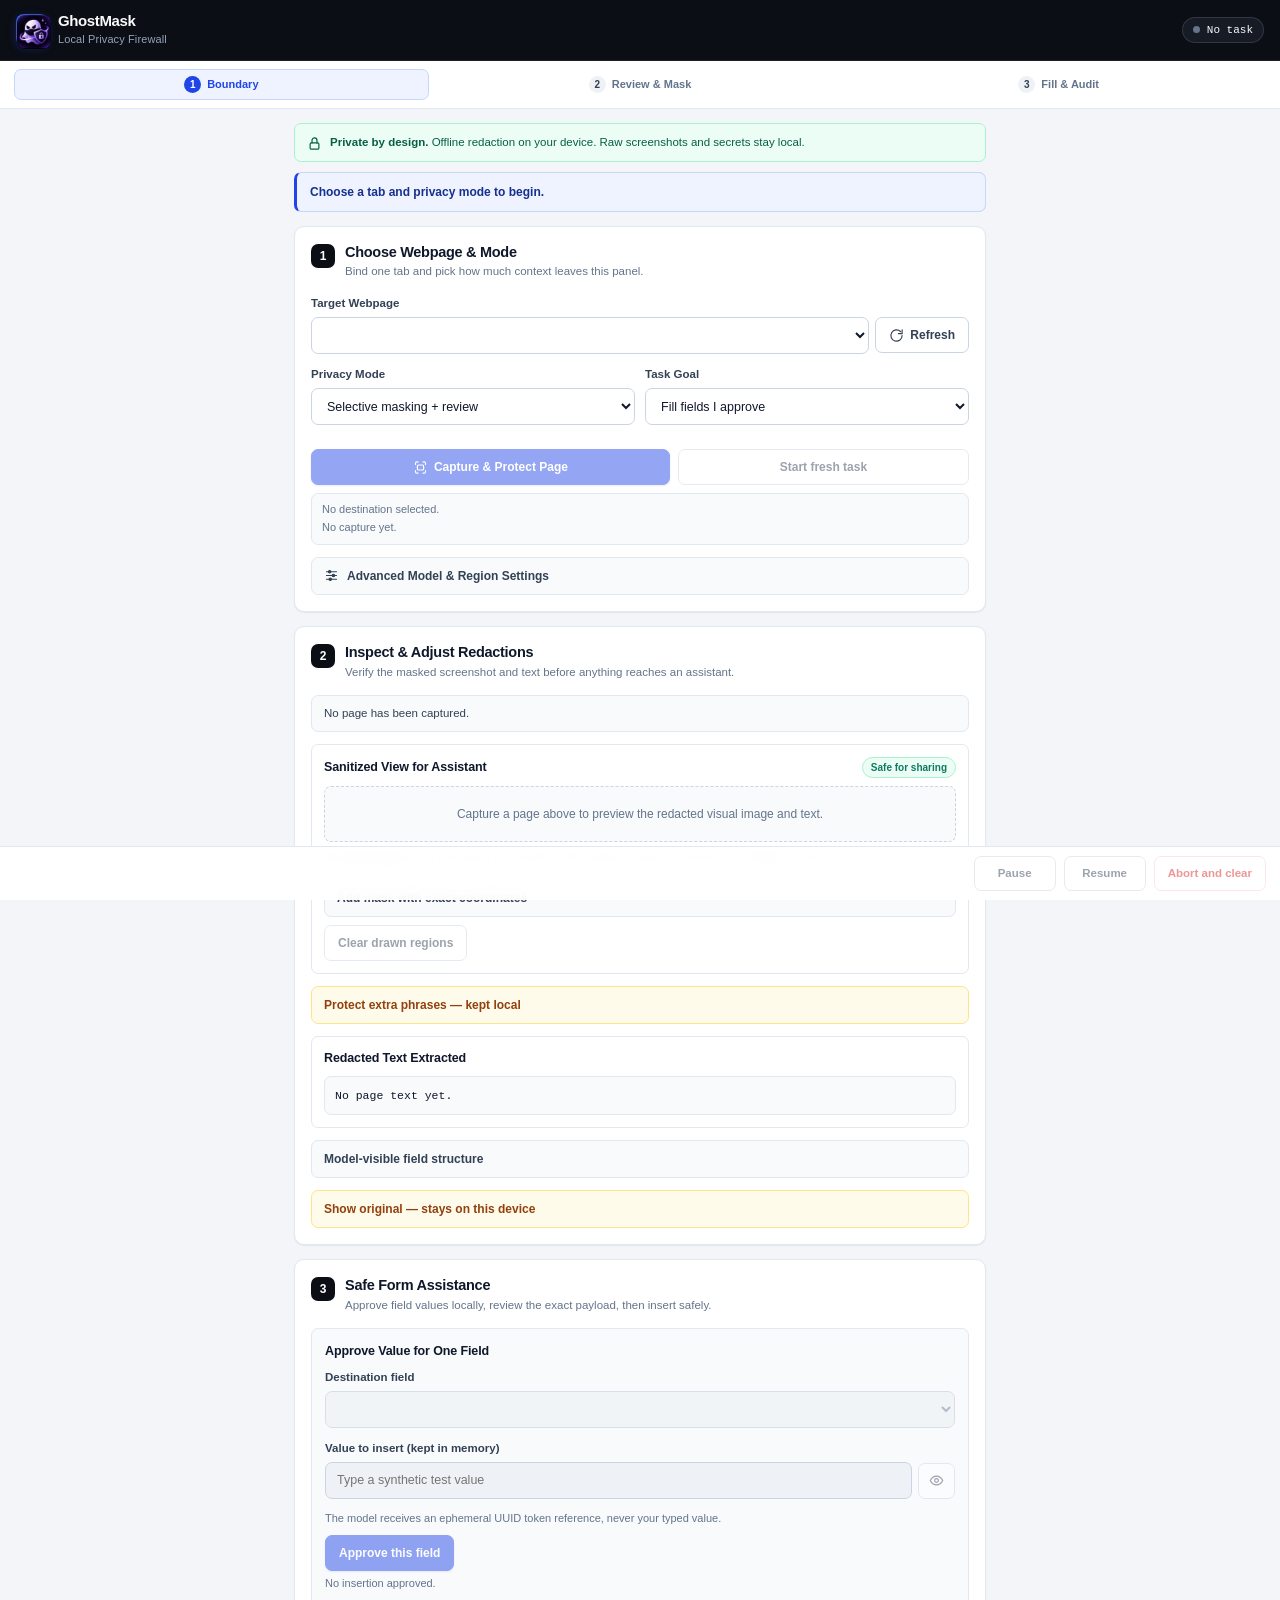
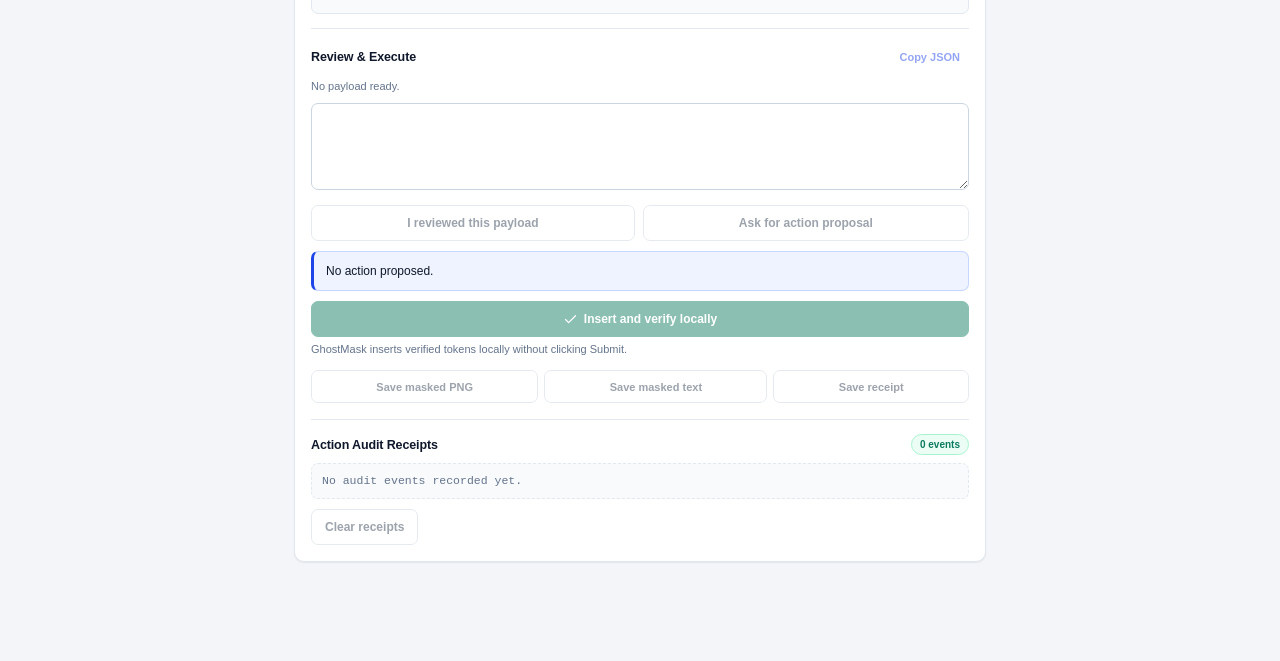
==== commit 4b2d846e: "Update GhostMask extension and landing page logos" ====
--- a/extension/panel.html
+++ b/extension/panel.html
@@ -10,10 +10,7 @@
     <header class="app-header">
       <div class="brand">
         <div class="brand-mark" aria-hidden="true">
-          <svg viewBox="0 0 24 24" fill="none" stroke="currentColor" stroke-width="1.85" stroke-linecap="round" stroke-linejoin="round">
-            <path d="M12 3l7 3v5c0 4.8-3 8.9-7 10-4-1.1-7-5.2-7-10V6l7-3z" />
-            <rect x="8.5" y="10.25" width="7" height="3.5" rx="1.2" fill="currentColor" stroke="none" />
-          </svg>
+          <img src="icons/icon48.png" alt="" width="34" height="34" style="border-radius: 8px; display: block;" />
         </div>
         <div>
           <h1>GhostMask</h1>
@@ -67,6 +64,10 @@
               <span>Refresh</span>
             </button>
           </div>
+          <div id="access-prompt" class="access-prompt" hidden>
+            <span>No tab permission yet on the active page. Click the GhostMask toolbar icon on that tab, or grant site access here:</span>
+            <button id="grant-access" class="quiet" type="button">Grant site access</button>
+          </div>
         </div>
 
         <div class="two-up">
--- a/extension/panel.css
+++ b/extension/panel.css
@@ -524,6 +524,27 @@
   transition: opacity var(--duration-ui) var(--ease-out), transform var(--duration-ui) var(--ease-out);
 }
 
+.access-prompt {
+  display: flex;
+  flex-direction: column;
+  gap: 8px;
+  padding: 9px 11px;
+  margin-top: 8px;
+  background: var(--local-bg);
+  border: 1px solid var(--local-border);
+  border-radius: var(--radius-sm);
+  color: var(--local-ink);
+  font-size: 11px;
+  line-height: 1.45;
+}
+
+.access-prompt button {
+  align-self: flex-start;
+  min-height: 30px;
+  padding: 5px 10px;
+  font-size: 11px;
+}
+
 @starting-style {
   .dirty-pill:not([hidden]) {
     opacity: 0;
